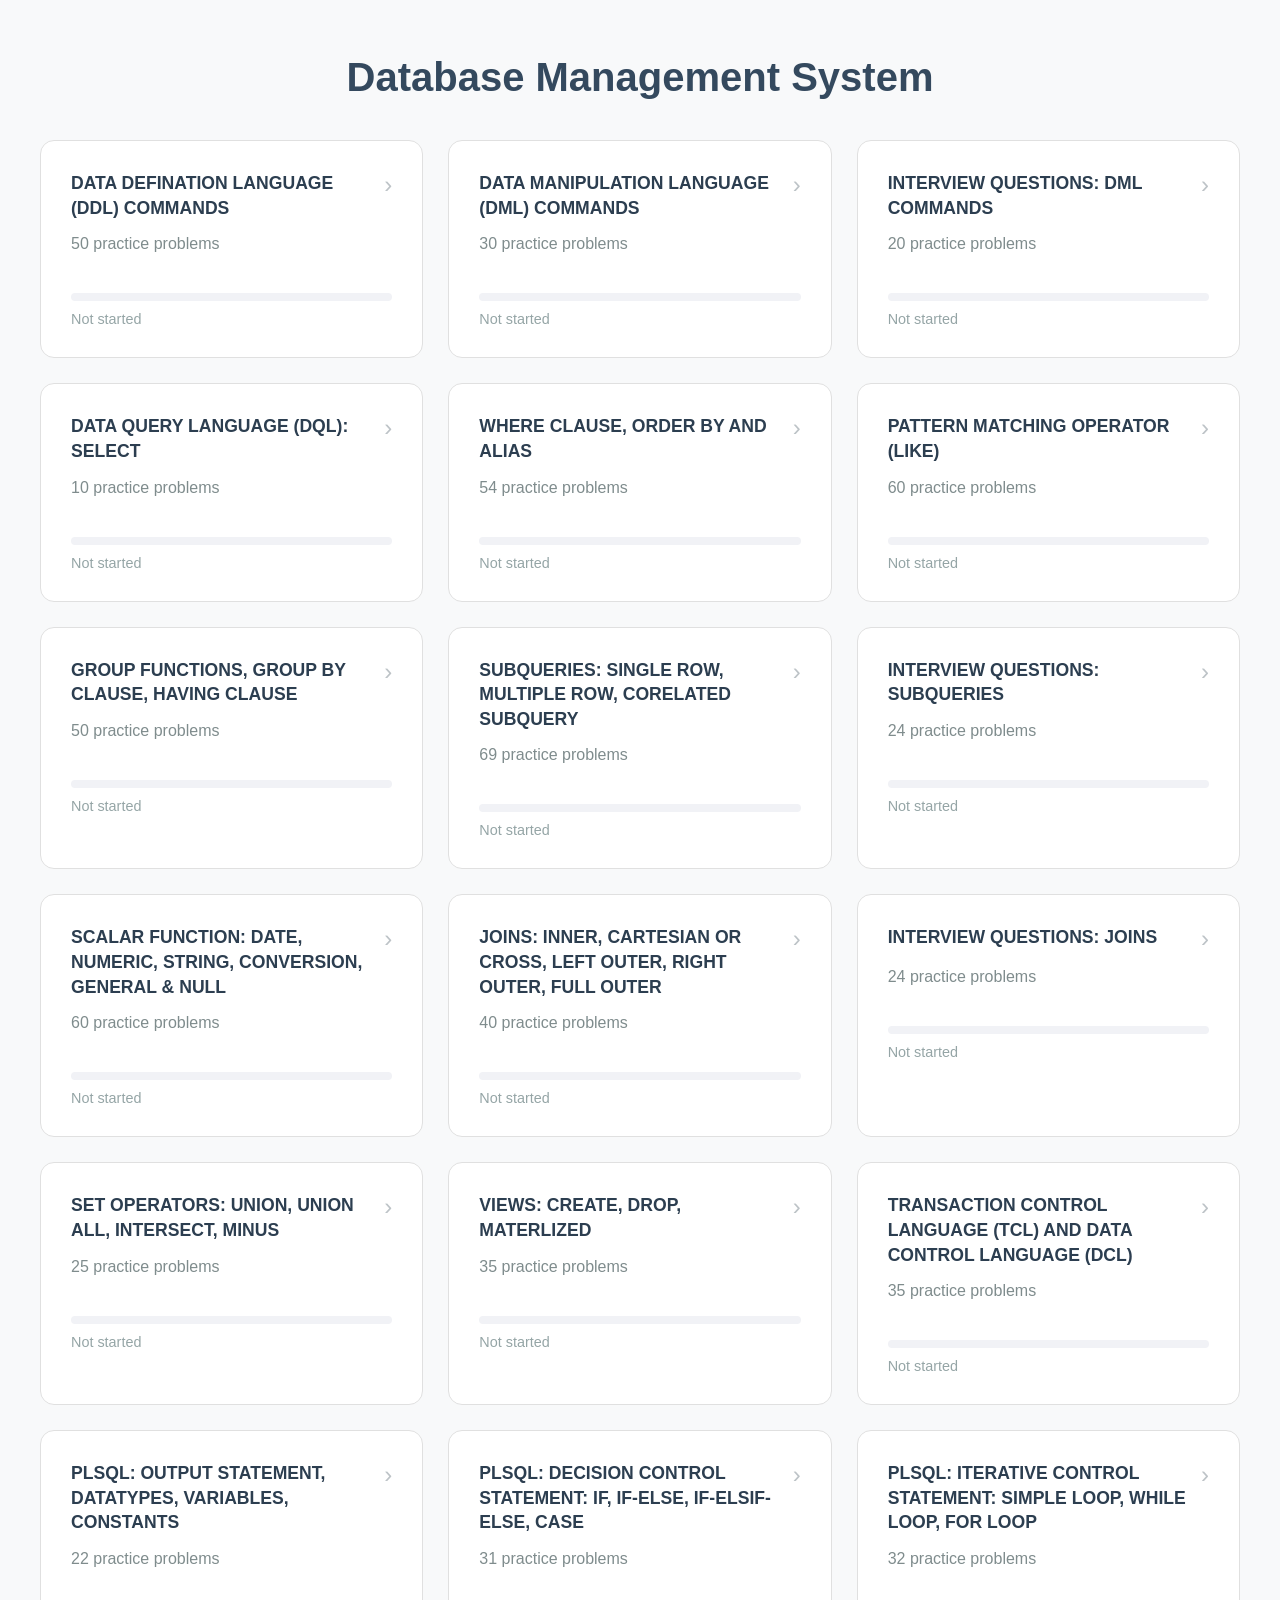
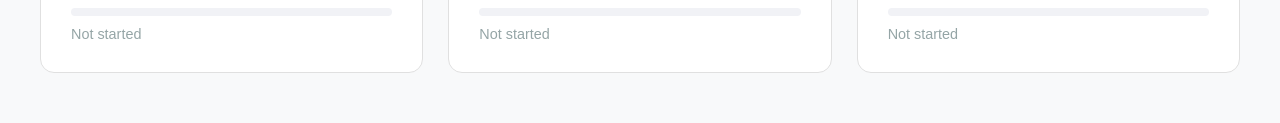
==== index.html @ 28d4a794 "Add files via upload" ====
<!doctype html>
<html lang="en">
  <head>
    <meta charset="UTF-8" />
    <meta name="viewport" content="width=device-width, initial-scale=1.0" />
    <title>Database Management System</title>
    <link rel="stylesheet" href="style.css" />
  </head>
  <body>
    <h1 class="title">Database Management System</h1>
    <div class="container">
      <a href="first.html" class="card">
        <div class="card-header">
          <h2>Data Defination Language (DDL) Commands</h2>
          <span class="arrow">&rsaquo;</span>
        </div>
        <p class="count">50 practice problems</p>
        <div class="progress-bg"><div class="progress-bar"></div></div>
        <span class="status">Not started</span>
      </a>

      <a href="second.html" class="card">
        <div class="card-header">
          <h2>Data Manipulation Language (DML) Commands</h2>
          <span class="arrow">&rsaquo;</span>
        </div>
        <p class="count">30 practice problems</p>
        <div class="progress-bg"><div class="progress-bar"></div></div>
        <span class="status">Not started</span>
      </a>

      <a href="third.html" class="card">
        <div class="card-header">
          <h2>Interview Questions: DML Commands</h2>
          <span class="arrow">&rsaquo;</span>
        </div>
        <p class="count">20 practice problems</p>
        <div class="progress-bg"><div class="progress-bar"></div></div>
        <span class="status">Not started</span>
      </a>

      <a href="fourth.html" class="card">
        <div class="card-header">
          <h2>Data Query Language (DQL): SELECT</h2>
          <span class="arrow">&rsaquo;</span>
        </div>
        <p class="count">10 practice problems</p>
        <div class="progress-bg"><div class="progress-bar"></div></div>
        <span class="status">Not started</span>
      </a>

      <a href="fifth.html" class="card">
        <div class="card-header">
          <h2>Where Clause, Order By and Alias</h2>
          <span class="arrow">&rsaquo;</span>
        </div>
        <p class="count">54 practice problems</p>
        <div class="progress-bg"><div class="progress-bar"></div></div>
        <span class="status">Not started</span>
      </a>

      <a href="sixth.html" class="card">
        <div class="card-header">
          <h2>Pattern Matching Operator (LIKE)</h2>
          <span class="arrow">&rsaquo;</span>
        </div>
        <p class="count">60 practice problems</p>
        <div class="progress-bg"><div class="progress-bar"></div></div>
        <span class="status">Not started</span>
      </a>

      <a href="seventh.html" class="card">
        <div class="card-header">
          <h2>Group Functions, Group By Clause, Having Clause</h2>
          <span class="arrow">&rsaquo;</span>
        </div>
        <p class="count">50 practice problems</p>
        <div class="progress-bg"><div class="progress-bar"></div></div>
        <span class="status">Not started</span>
      </a>

      <a href="eigth.html" class="card highlight">
        <div class="card-header">
          <h2 class="yellow-text">
            Subqueries: Single Row, Multiple Row, Corelated Subquery
          </h2>
          <span class="arrow">&rsaquo;</span>
        </div>
        <p class="count">69 practice problems</p>
        <div class="progress-bg"><div class="progress-bar"></div></div>
        <span class="status">Not started</span>
      </a>

      <a href="nineth.html" class="card">
        <div class="card-header">
          <h2>Interview Questions: Subqueries</h2>
          <span class="arrow">&rsaquo;</span>
        </div>
        <p class="count">24 practice problems</p>
        <div class="progress-bg"><div class="progress-bar"></div></div>
        <span class="status">Not started</span>
      </a>

      <a href="tenth.html" class="card">
        <div class="card-header">
          <h2>
            SCALAR FUNCTION: DATE, NUMERIC, STRING, CONVERSION, GENERAL & NULL
          </h2>
          <span class="arrow">&rsaquo;</span>
        </div>
        <p class="count">60 practice problems</p>
        <div class="progress-bg"><div class="progress-bar"></div></div>
        <span class="status">Not started</span>
      </a>

      <a href="eleventh.html" class="card">
        <div class="card-header">
          <h2>
            JOINS: INNER, CARTESIAN OR CROSS, LEFT OUTER, RIGHT OUTER, FULL
            OUTER
          </h2>
          <span class="arrow">&rsaquo;</span>
        </div>
        <p class="count">40 practice problems</p>
        <div class="progress-bg"><div class="progress-bar"></div></div>
        <span class="status">Not started</span>
      </a>
      <a href="twelfth.html" class="card">
        <div class="card-header">
          <h2>INTERVIEW QUESTIONS: JOINS</h2>
          <span class="arrow">&rsaquo;</span>
        </div>
        <p class="count">24 practice problems</p>
        <div class="progress-bg"><div class="progress-bar"></div></div>
        <span class="status">Not started</span>
      </a>
      <a href="thirteen.html" class="card">
        <div class="card-header">
          <h2>SET OPERATORS: UNION, UNION ALL, INTERSECT, MINUS</h2>
          <span class="arrow">&rsaquo;</span>
        </div>
        <p class="count">25 practice problems</p>
        <div class="progress-bg"><div class="progress-bar"></div></div>
        <span class="status">Not started</span>
      </a>
      <a href="fourteen.html" class="card">
        <div class="card-header">
          <h2>VIEWS: CREATE, DROP, MATERLIZED</h2>
          <span class="arrow">&rsaquo;</span>
        </div>
        <p class="count">35 practice problems</p>
        <div class="progress-bg"><div class="progress-bar"></div></div>
        <span class="status">Not started</span>
      </a>
      <a href="fifteen.html" class="card">
        <div class="card-header">
          <h2>TRANSACTION CONTROL LANGUAGE (TCL) and DATA CONTROL LANGUAGE (DCL)</h2>
          <span class="arrow">&rsaquo;</span>
        </div>
        <p class="count">35 practice problems</p>
        <div class="progress-bg"><div class="progress-bar"></div></div>
        <span class="status">Not started</span>
      </a>
      <a href="sixteen.html" class="card">
        <div class="card-header">
          <h2>PLSQL: OUTPUT STATEMENT, DATATYPES, VARIABLES, CONSTANTS</h2>
          <span class="arrow">&rsaquo;</span>
        </div>
        <p class="count">22 practice problems</p>
        <div class="progress-bg"><div class="progress-bar"></div></div>
        <span class="status">Not started</span>
      </a>
      <a href="seventeen.html" class="card">
        <div class="card-header">
          <h2>PLSQL: DECISION CONTROL STATEMENT: IF, IF-ELSE, IF-ELSIF-ELSE, CASE</h2>
          <span class="arrow">&rsaquo;</span>
        </div>
        <p class="count">31 practice problems</p>
        <div class="progress-bg"><div class="progress-bar"></div></div>
        <span class="status">Not started</span>
      </a>
      <a href="eighteen.html" class="card">
        <div class="card-header">
          <h2>PLSQL: ITERATIVE CONTROL STATEMENT: SIMPLE LOOP, WHILE LOOP, FOR LOOP</h2>
          <span class="arrow">&rsaquo;</span>
        </div>
        <p class="count">32 practice problems</p>
        <div class="progress-bg"><div class="progress-bar"></div></div>
        <span class="status">Not started</span>
      </a>
    </div>
  </body>
</html>
---- style.css ----
body {
    font-family: -apple-system, BlinkMacSystemFont, "Segoe UI", Roboto, sans-serif;
    background-color: #f8f9fa;
    padding: 50px 20px;
    margin: 0;
}

.title {
    margin-top: 5px;
    text-align: center;
    color: #34495e;
    margin-bottom: 40px;
    font-size: 2.5rem;
}

.container {
    display: grid;
    grid-template-columns: repeat(auto-fill, minmax(350px, 1fr));
    gap: 25px;
    max-width: 1200px;
    margin: 0 auto;
}

.card {
    background: white;
    border: 1px solid #e0e0e0;
    border-radius: 14px;
    padding: 30px;
    text-decoration: none;
    color: #2c3e50;
    display: flex;
    flex-direction: column;
    transition: transform 0.2s ease, box-shadow 0.2s ease;
}

.card:hover {
    transform: translateY(-4px);
    box-shadow: 0 10px 20px rgba(0,0,0,0.05);
}

.card-header {
    display: flex;
    justify-content: space-between;
    align-items: flex-start;
    margin-bottom: 15px;
}

.card h2 {
    font-size: 1.1rem;
    margin: 0;
    text-transform: uppercase;
    font-weight: 700;
    line-height: 1.4;
}

.arrow {
    color: #bdc3c7;
    font-size: 1.5rem;
}

.count {
    color: #7f8c8d;
    font-size: 1rem;
    margin: 0 0 40px 0;
}

.progress-bg {
    background: #f1f2f6;
    height: 8px;
    border-radius: 10px;
    margin-bottom: 10px;
}

.progress-bar {
    width: 0%;
    height: 100%;
    background: #e0e0e0;
    border-radius: 10px;
}

.status {
    font-size: 0.9rem;
    color: #95a5a6;
}
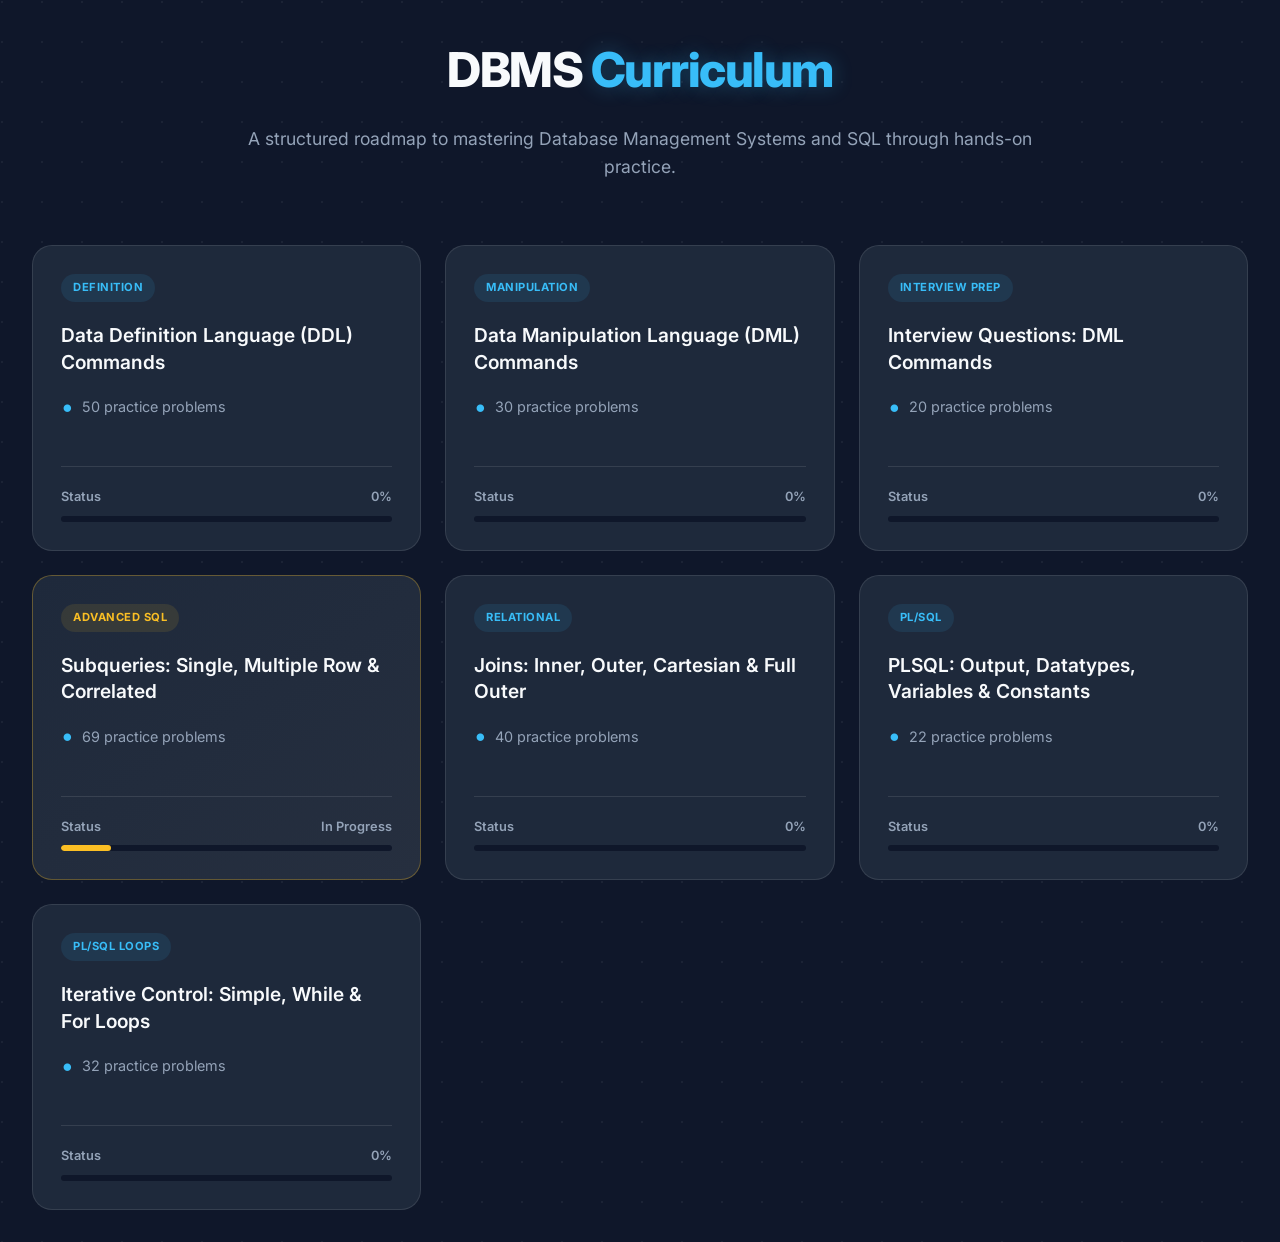
==== commit f1ce875f: "Update index.html" ====
--- a/index.html
+++ b/index.html
@@ -1,193 +1,302 @@
-<!doctype html>
+<!DOCTYPE html>
 <html lang="en">
-  <head>
+<head>
     <meta charset="UTF-8" />
     <meta name="viewport" content="width=device-width, initial-scale=1.0" />
-    <title>Database Management System</title>
-    <link rel="stylesheet" href="style.css" />
-  </head>
-  <body>
-    <h1 class="title">Database Management System</h1>
-    <div class="container">
-      <a href="first.html" class="card">
-        <div class="card-header">
-          <h2>Data Defination Language (DDL) Commands</h2>
-          <span class="arrow">&rsaquo;</span>
-        </div>
-        <p class="count">50 practice problems</p>
-        <div class="progress-bg"><div class="progress-bar"></div></div>
-        <span class="status">Not started</span>
-      </a>
-
-      <a href="second.html" class="card">
-        <div class="card-header">
-          <h2>Data Manipulation Language (DML) Commands</h2>
-          <span class="arrow">&rsaquo;</span>
-        </div>
-        <p class="count">30 practice problems</p>
-        <div class="progress-bg"><div class="progress-bar"></div></div>
-        <span class="status">Not started</span>
-      </a>
-
-      <a href="third.html" class="card">
-        <div class="card-header">
-          <h2>Interview Questions: DML Commands</h2>
-          <span class="arrow">&rsaquo;</span>
-        </div>
-        <p class="count">20 practice problems</p>
-        <div class="progress-bg"><div class="progress-bar"></div></div>
-        <span class="status">Not started</span>
-      </a>
-
-      <a href="fourth.html" class="card">
-        <div class="card-header">
-          <h2>Data Query Language (DQL): SELECT</h2>
-          <span class="arrow">&rsaquo;</span>
-        </div>
-        <p class="count">10 practice problems</p>
-        <div class="progress-bg"><div class="progress-bar"></div></div>
-        <span class="status">Not started</span>
-      </a>
-
-      <a href="fifth.html" class="card">
-        <div class="card-header">
-          <h2>Where Clause, Order By and Alias</h2>
-          <span class="arrow">&rsaquo;</span>
-        </div>
-        <p class="count">54 practice problems</p>
-        <div class="progress-bg"><div class="progress-bar"></div></div>
-        <span class="status">Not started</span>
-      </a>
-
-      <a href="sixth.html" class="card">
-        <div class="card-header">
-          <h2>Pattern Matching Operator (LIKE)</h2>
-          <span class="arrow">&rsaquo;</span>
-        </div>
-        <p class="count">60 practice problems</p>
-        <div class="progress-bg"><div class="progress-bar"></div></div>
-        <span class="status">Not started</span>
-      </a>
-
-      <a href="seventh.html" class="card">
-        <div class="card-header">
-          <h2>Group Functions, Group By Clause, Having Clause</h2>
-          <span class="arrow">&rsaquo;</span>
-        </div>
-        <p class="count">50 practice problems</p>
-        <div class="progress-bg"><div class="progress-bar"></div></div>
-        <span class="status">Not started</span>
-      </a>
-
-      <a href="eigth.html" class="card highlight">
-        <div class="card-header">
-          <h2 class="yellow-text">
-            Subqueries: Single Row, Multiple Row, Corelated Subquery
-          </h2>
-          <span class="arrow">&rsaquo;</span>
-        </div>
-        <p class="count">69 practice problems</p>
-        <div class="progress-bg"><div class="progress-bar"></div></div>
-        <span class="status">Not started</span>
-      </a>
-
-      <a href="nineth.html" class="card">
-        <div class="card-header">
-          <h2>Interview Questions: Subqueries</h2>
-          <span class="arrow">&rsaquo;</span>
-        </div>
-        <p class="count">24 practice problems</p>
-        <div class="progress-bg"><div class="progress-bar"></div></div>
-        <span class="status">Not started</span>
-      </a>
-
-      <a href="tenth.html" class="card">
-        <div class="card-header">
-          <h2>
-            SCALAR FUNCTION: DATE, NUMERIC, STRING, CONVERSION, GENERAL & NULL
-          </h2>
-          <span class="arrow">&rsaquo;</span>
-        </div>
-        <p class="count">60 practice problems</p>
-        <div class="progress-bg"><div class="progress-bar"></div></div>
-        <span class="status">Not started</span>
-      </a>
-
-      <a href="eleventh.html" class="card">
-        <div class="card-header">
-          <h2>
-            JOINS: INNER, CARTESIAN OR CROSS, LEFT OUTER, RIGHT OUTER, FULL
-            OUTER
-          </h2>
-          <span class="arrow">&rsaquo;</span>
-        </div>
-        <p class="count">40 practice problems</p>
-        <div class="progress-bg"><div class="progress-bar"></div></div>
-        <span class="status">Not started</span>
-      </a>
-      <a href="twelfth.html" class="card">
-        <div class="card-header">
-          <h2>INTERVIEW QUESTIONS: JOINS</h2>
-          <span class="arrow">&rsaquo;</span>
-        </div>
-        <p class="count">24 practice problems</p>
-        <div class="progress-bg"><div class="progress-bar"></div></div>
-        <span class="status">Not started</span>
-      </a>
-      <a href="thirteen.html" class="card">
-        <div class="card-header">
-          <h2>SET OPERATORS: UNION, UNION ALL, INTERSECT, MINUS</h2>
-          <span class="arrow">&rsaquo;</span>
-        </div>
-        <p class="count">25 practice problems</p>
-        <div class="progress-bg"><div class="progress-bar"></div></div>
-        <span class="status">Not started</span>
-      </a>
-      <a href="fourteen.html" class="card">
-        <div class="card-header">
-          <h2>VIEWS: CREATE, DROP, MATERLIZED</h2>
-          <span class="arrow">&rsaquo;</span>
-        </div>
-        <p class="count">35 practice problems</p>
-        <div class="progress-bg"><div class="progress-bar"></div></div>
-        <span class="status">Not started</span>
-      </a>
-      <a href="fifteen.html" class="card">
-        <div class="card-header">
-          <h2>TRANSACTION CONTROL LANGUAGE (TCL) and DATA CONTROL LANGUAGE (DCL)</h2>
-          <span class="arrow">&rsaquo;</span>
-        </div>
-        <p class="count">35 practice problems</p>
-        <div class="progress-bg"><div class="progress-bar"></div></div>
-        <span class="status">Not started</span>
-      </a>
-      <a href="sixteen.html" class="card">
-        <div class="card-header">
-          <h2>PLSQL: OUTPUT STATEMENT, DATATYPES, VARIABLES, CONSTANTS</h2>
-          <span class="arrow">&rsaquo;</span>
-        </div>
-        <p class="count">22 practice problems</p>
-        <div class="progress-bg"><div class="progress-bar"></div></div>
-        <span class="status">Not started</span>
-      </a>
-      <a href="seventeen.html" class="card">
-        <div class="card-header">
-          <h2>PLSQL: DECISION CONTROL STATEMENT: IF, IF-ELSE, IF-ELSIF-ELSE, CASE</h2>
-          <span class="arrow">&rsaquo;</span>
-        </div>
-        <p class="count">31 practice problems</p>
-        <div class="progress-bg"><div class="progress-bar"></div></div>
-        <span class="status">Not started</span>
-      </a>
-      <a href="eighteen.html" class="card">
-        <div class="card-header">
-          <h2>PLSQL: ITERATIVE CONTROL STATEMENT: SIMPLE LOOP, WHILE LOOP, FOR LOOP</h2>
-          <span class="arrow">&rsaquo;</span>
-        </div>
-        <p class="count">32 practice problems</p>
-        <div class="progress-bg"><div class="progress-bar"></div></div>
-        <span class="status">Not started</span>
-      </a>
-    </div>
-  </body>
+    <title>DBMS Mastery Portal</title>
+    <link href="https://fonts.googleapis.com/css2?family=Inter:wght@300;400;600;700&display=swap" rel="stylesheet">
+    
+    <style>
+        :root {
+            --bg-color: #0f172a;
+            --card-bg: #1e293b;
+            --text-main: #f8fafc;
+            --text-dim: #94a3b8;
+            --accent-blue: #38bdf8;
+            --accent-yellow: #fbbf24;
+            --accent-green: #22c55e;
+            --card-border: rgba(255, 255, 255, 0.1);
+            --hover-bg: #2d3748;
+        }
+
+        * {
+            box-sizing: border-box;
+            margin: 0;
+            padding: 0;
+        }
+
+        body {
+            background-color: var(--bg-color);
+            color: var(--text-main);
+            font-family: 'Inter', sans-serif;
+            line-height: 1.6;
+            padding: 2rem;
+            background-image: radial-gradient(circle at 2px 2px, rgba(255,255,255,0.05) 1px, transparent 0);
+            background-size: 40px 40px;
+        }
+
+        header {
+            text-align: center;
+            margin-bottom: 4rem;
+            max-width: 800px;
+            margin-left: auto;
+            margin-right: auto;
+        }
+
+        header h1 {
+            font-size: 3rem;
+            font-weight: 800;
+            letter-spacing: -1.5px;
+            margin-bottom: 1rem;
+        }
+
+        header h1 span.accent {
+            color: var(--accent-blue);
+            text-shadow: 0 0 20px rgba(56, 189, 248, 0.3);
+        }
+
+        header p {
+            color: var(--text-dim);
+            font-size: 1.1rem;
+        }
+
+        /* Dashboard Grid */
+        .container {
+            max-width: 1300px;
+            margin: 0 auto;
+            display: grid;
+            grid-template-columns: repeat(auto-fill, minmax(320px, 1fr));
+            gap: 1.5rem;
+        }
+
+        /* Card Styling */
+        .card {
+            background: var(--card-bg);
+            border: 1px solid var(--card-border);
+            border-radius: 20px;
+            padding: 1.75rem;
+            text-decoration: none;
+            color: inherit;
+            transition: all 0.4s cubic-bezier(0.175, 0.885, 0.32, 1.275);
+            display: flex;
+            flex-direction: column;
+            justify-content: space-between;
+            position: relative;
+        }
+
+        .card:hover {
+            transform: translateY(-8px);
+            border-color: var(--accent-blue);
+            background: var(--hover-bg);
+            box-shadow: 0 20px 40px -15px rgba(0, 0, 0, 0.5);
+        }
+
+        .card-tag {
+            font-size: 0.7rem;
+            font-weight: 700;
+            text-transform: uppercase;
+            background: rgba(56, 189, 248, 0.1);
+            color: var(--accent-blue);
+            padding: 5px 12px;
+            border-radius: 20px;
+            width: fit-content;
+            margin-bottom: 1.25rem;
+            letter-spacing: 0.5px;
+        }
+
+        .card h2 {
+            font-size: 1.2rem;
+            margin-bottom: 0.75rem;
+            color: var(--text-main);
+            line-height: 1.4;
+            font-weight: 600;
+        }
+
+        .count {
+            font-size: 0.9rem;
+            color: var(--text-dim);
+            margin-bottom: 2.5rem;
+            display: flex;
+            align-items: center;
+            gap: 8px;
+        }
+
+        .count::before {
+            content: "•";
+            color: var(--accent-blue);
+            font-size: 1.5rem;
+        }
+
+        /* Special Highlighting */
+        .card.highlight {
+            border-color: rgba(251, 191, 36, 0.3);
+            background: linear-gradient(145deg, #1e293b 0%, #262f3f 100%);
+        }
+        
+        .card.highlight .card-tag {
+            background: rgba(251, 191, 36, 0.1);
+            color: var(--accent-yellow);
+        }
+
+        /* Progress Bar Section */
+        .card-footer {
+            border-top: 1px solid var(--card-border);
+            padding-top: 1.25rem;
+        }
+
+        .progress-label {
+            display: flex;
+            justify-content: space-between;
+            margin-bottom: 0.5rem;
+            font-size: 0.8rem;
+            font-weight: 600;
+            color: var(--text-dim);
+        }
+
+        .progress-bg {
+            height: 6px;
+            background: #0f172a;
+            border-radius: 10px;
+            overflow: hidden;
+        }
+
+        .progress-bar {
+            height: 100%;
+            background: linear-gradient(90deg, var(--accent-blue), #818cf8);
+            border-radius: 10px;
+            transition: width 1s ease-in-out;
+        }
+
+        /* Status Colors */
+        .status-dot {
+            width: 8px;
+            height: 8px;
+            border-radius: 50%;
+            display: inline-block;
+            margin-right: 6px;
+            background: #475569;
+        }
+
+        @media (max-width: 768px) {
+            body { padding: 1rem; }
+            header h1 { font-size: 2.2rem; }
+            .container { grid-template-columns: 1fr; }
+        }
+    </style>
+</head>
+<body>
+
+    <header>
+        <h1>DBMS <span class="accent">Curriculum</span></h1>
+        <p>A structured roadmap to mastering Database Management Systems and SQL through hands-on practice.</p>
+    </header>
+
+    <main class="container">
+        <a href="first.html" class="card">
+            <div class="card-tag">Definition</div>
+            <div class="card-body">
+                <h2>Data Definition Language (DDL) Commands</h2>
+                <p class="count">50 practice problems</p>
+            </div>
+            <div class="card-footer">
+                <div class="progress-label">
+                    <span>Status</span>
+                    <span>0%</span>
+                </div>
+                <div class="progress-bg"><div class="progress-bar" style="width: 0%"></div></div>
+            </div>
+        </a>
+
+        <a href="second.html" class="card">
+            <div class="card-tag">Manipulation</div>
+            <div class="card-body">
+                <h2>Data Manipulation Language (DML) Commands</h2>
+                <p class="count">30 practice problems</p>
+            </div>
+            <div class="card-footer">
+                <div class="progress-label">
+                    <span>Status</span>
+                    <span>0%</span>
+                </div>
+                <div class="progress-bg"><div class="progress-bar" style="width: 0%"></div></div>
+            </div>
+        </a>
+
+        <a href="third.html" class="card">
+            <div class="card-tag">Interview Prep</div>
+            <div class="card-body">
+                <h2>Interview Questions: DML Commands</h2>
+                <p class="count">20 practice problems</p>
+            </div>
+            <div class="card-footer">
+                <div class="progress-label">
+                    <span>Status</span>
+                    <span>0%</span>
+                </div>
+                <div class="progress-bg"><div class="progress-bar" style="width: 0%"></div></div>
+            </div>
+        </a>
+
+        <a href="eigth.html" class="card highlight">
+            <div class="card-tag">Advanced SQL</div>
+            <div class="card-body">
+                <h2>Subqueries: Single, Multiple Row & Correlated</h2>
+                <p class="count">69 practice problems</p>
+            </div>
+            <div class="card-footer">
+                <div class="progress-label">
+                    <span>Status</span>
+                    <span>In Progress</span>
+                </div>
+                <div class="progress-bg"><div class="progress-bar" style="width: 15%; background: var(--accent-yellow);"></div></div>
+            </div>
+        </a>
+
+        <a href="eleventh.html" class="card">
+            <div class="card-tag">Relational</div>
+            <div class="card-body">
+                <h2>Joins: Inner, Outer, Cartesian & Full Outer</h2>
+                <p class="count">40 practice problems</p>
+            </div>
+            <div class="card-footer">
+                <div class="progress-label">
+                    <span>Status</span>
+                    <span>0%</span>
+                </div>
+                <div class="progress-bg"><div class="progress-bar" style="width: 0%"></div></div>
+            </div>
+        </a>
+
+        <a href="sixteen.html" class="card">
+            <div class="card-tag">PL/SQL</div>
+            <div class="card-body">
+                <h2>PLSQL: Output, Datatypes, Variables & Constants</h2>
+                <p class="count">22 practice problems</p>
+            </div>
+            <div class="card-footer">
+                <div class="progress-label">
+                    <span>Status</span>
+                    <span>0%</span>
+                </div>
+                <div class="progress-bg"><div class="progress-bar" style="width: 0%"></div></div>
+            </div>
+        </a>
+
+        <a href="eighteen.html" class="card">
+            <div class="card-tag">PL/SQL Loops</div>
+            <div class="card-body">
+                <h2>Iterative Control: Simple, While & For Loops</h2>
+                <p class="count">32 practice problems</p>
+            </div>
+            <div class="card-footer">
+                <div class="progress-label">
+                    <span>Status</span>
+                    <span>0%</span>
+                </div>
+                <div class="progress-bg"><div class="progress-bar" style="width: 0%"></div></div>
+            </div>
+        </a>
+
+    </main>
+</body>
 </html>
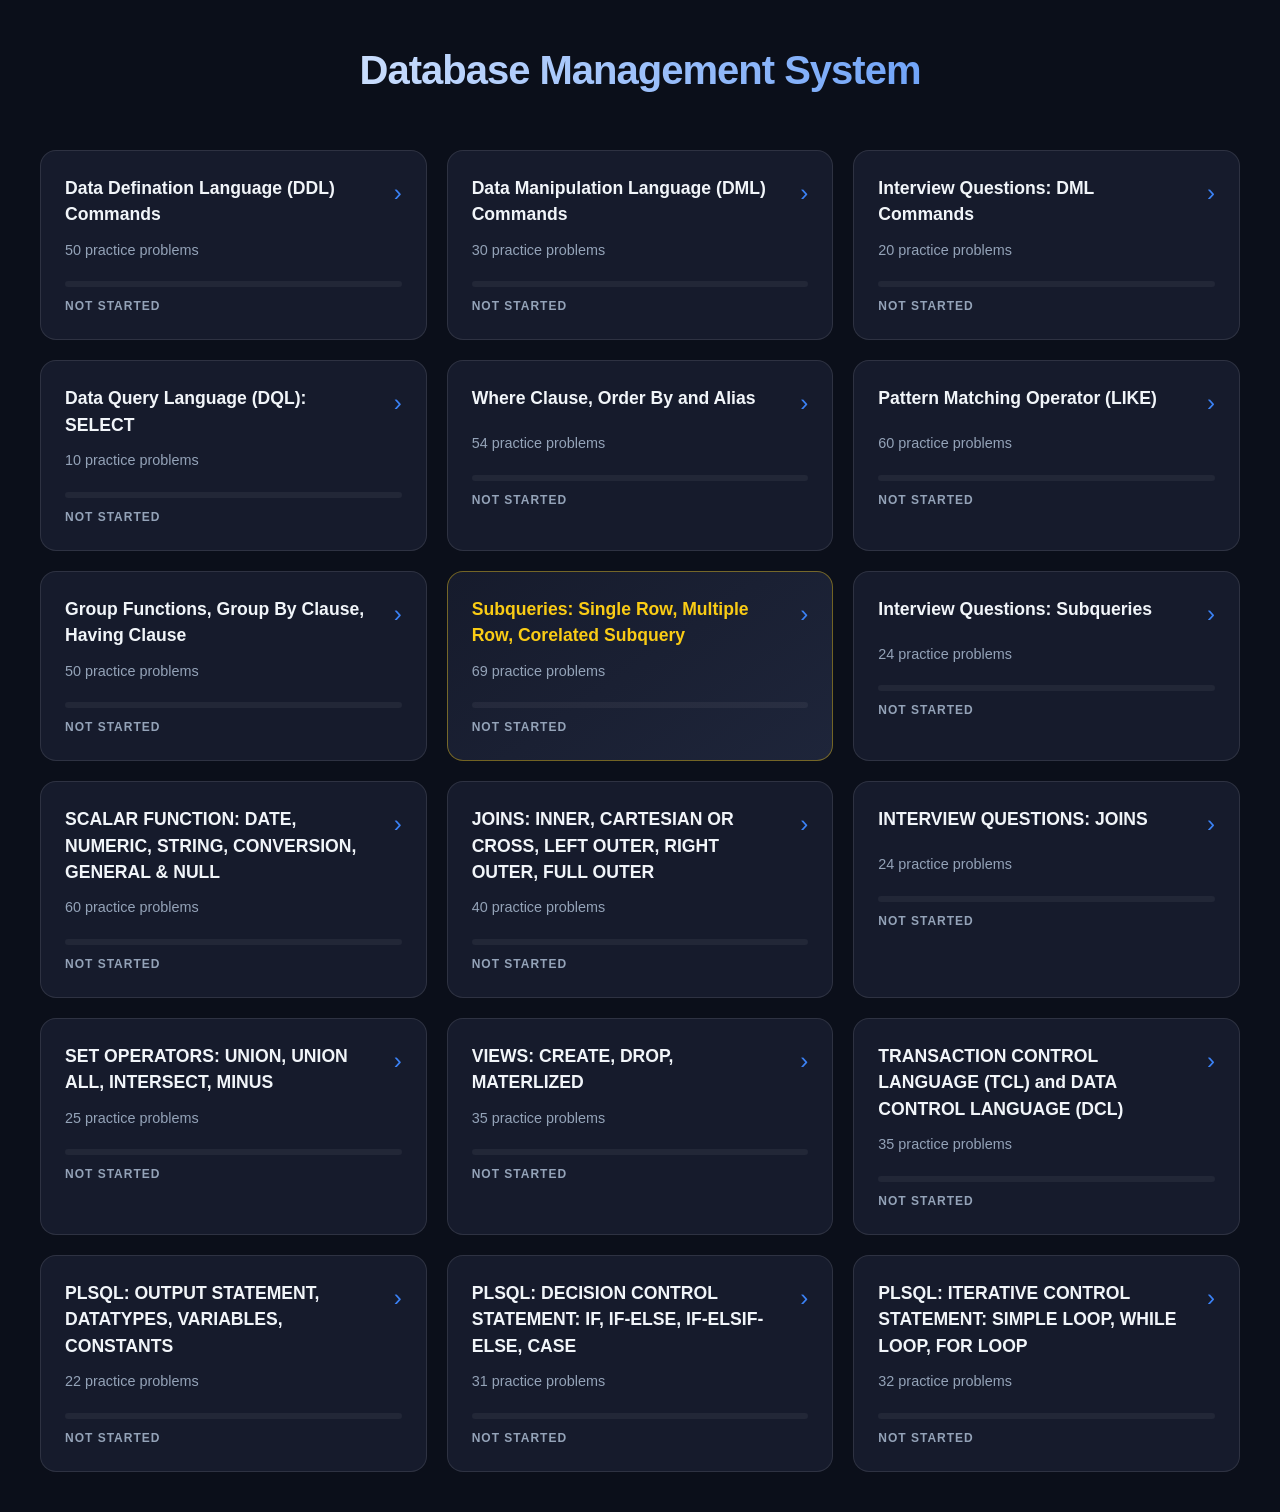
==== commit 73c012ae: "Update index.html" ====
--- a/index.html
+++ b/index.html
@@ -3,300 +3,336 @@
 <head>
     <meta charset="UTF-8" />
     <meta name="viewport" content="width=device-width, initial-scale=1.0" />
-    <title>DBMS Mastery Portal</title>
-    <link href="https://fonts.googleapis.com/css2?family=Inter:wght@300;400;600;700&display=swap" rel="stylesheet">
-    
+    <title>Database Management System</title>
     <style>
         :root {
-            --bg-color: #0f172a;
-            --card-bg: #1e293b;
-            --text-main: #f8fafc;
-            --text-dim: #94a3b8;
-            --accent-blue: #38bdf8;
-            --accent-yellow: #fbbf24;
-            --accent-green: #22c55e;
-            --card-border: rgba(255, 255, 255, 0.1);
-            --hover-bg: #2d3748;
+            --bg-color: #0b0f1a;
+            --card-bg: #161b2c;
+            --accent-blue: #3b82f6;
+            --accent-yellow: #facc15;
+            --text-primary: #f1f5f9;
+            --text-secondary: #94a3b8;
+            --border-color: rgba(255, 255, 255, 0.1);
         }
 
         * {
-            box-sizing: border-box;
             margin: 0;
             padding: 0;
+            box-sizing: border-box;
         }
 
         body {
             background-color: var(--bg-color);
-            color: var(--text-main);
-            font-family: 'Inter', sans-serif;
-            line-height: 1.6;
-            padding: 2rem;
-            background-image: radial-gradient(circle at 2px 2px, rgba(255,255,255,0.05) 1px, transparent 0);
-            background-size: 40px 40px;
-        }
-
-        header {
+            color: var(--text-primary);
+            font-family: 'Segoe UI', Roboto, Helvetica, Arial, sans-serif;
+            padding: 40px 20px;
+            line-height: 1.5;
+        }
+
+        .title {
             text-align: center;
-            margin-bottom: 4rem;
-            max-width: 800px;
-            margin-left: auto;
-            margin-right: auto;
-        }
-
-        header h1 {
-            font-size: 3rem;
+            font-size: 2.5rem;
+            margin-bottom: 50px;
             font-weight: 800;
-            letter-spacing: -1.5px;
-            margin-bottom: 1rem;
-        }
-
-        header h1 span.accent {
-            color: var(--accent-blue);
-            text-shadow: 0 0 20px rgba(56, 189, 248, 0.3);
-        }
-
-        header p {
-            color: var(--text-dim);
-            font-size: 1.1rem;
-        }
-
-        /* Dashboard Grid */
+            letter-spacing: -1px;
+            background: linear-gradient(90deg, #fff, #3b82f6);
+            -webkit-background-clip: text;
+            -webkit-text-fill-color: transparent;
+        }
+
         .container {
-            max-width: 1300px;
+            max-width: 1200px;
             margin: 0 auto;
             display: grid;
-            grid-template-columns: repeat(auto-fill, minmax(320px, 1fr));
-            gap: 1.5rem;
-        }
-
-        /* Card Styling */
+            grid-template-columns: repeat(auto-fill, minmax(340px, 1fr));
+            gap: 20px;
+        }
+
         .card {
             background: var(--card-bg);
-            border: 1px solid var(--card-border);
-            border-radius: 20px;
-            padding: 1.75rem;
+            border: 1px solid var(--border-color);
+            border-radius: 16px;
+            padding: 24px;
             text-decoration: none;
             color: inherit;
-            transition: all 0.4s cubic-bezier(0.175, 0.885, 0.32, 1.275);
             display: flex;
             flex-direction: column;
-            justify-content: space-between;
+            transition: all 0.3s ease;
             position: relative;
+            overflow: hidden;
         }
 
         .card:hover {
-            transform: translateY(-8px);
+            transform: translateY(-5px);
             border-color: var(--accent-blue);
-            background: var(--hover-bg);
-            box-shadow: 0 20px 40px -15px rgba(0, 0, 0, 0.5);
-        }
-
-        .card-tag {
-            font-size: 0.7rem;
-            font-weight: 700;
-            text-transform: uppercase;
-            background: rgba(56, 189, 248, 0.1);
-            color: var(--accent-blue);
-            padding: 5px 12px;
-            border-radius: 20px;
-            width: fit-content;
-            margin-bottom: 1.25rem;
-            letter-spacing: 0.5px;
-        }
-
-        .card h2 {
-            font-size: 1.2rem;
-            margin-bottom: 0.75rem;
-            color: var(--text-main);
-            line-height: 1.4;
-            font-weight: 600;
-        }
-
-        .count {
-            font-size: 0.9rem;
-            color: var(--text-dim);
-            margin-bottom: 2.5rem;
-            display: flex;
-            align-items: center;
-            gap: 8px;
-        }
-
-        .count::before {
-            content: "•";
-            color: var(--accent-blue);
-            font-size: 1.5rem;
-        }
-
-        /* Special Highlighting */
-        .card.highlight {
-            border-color: rgba(251, 191, 36, 0.3);
-            background: linear-gradient(145deg, #1e293b 0%, #262f3f 100%);
-        }
-        
-        .card.highlight .card-tag {
-            background: rgba(251, 191, 36, 0.1);
-            color: var(--accent-yellow);
-        }
-
-        /* Progress Bar Section */
-        .card-footer {
-            border-top: 1px solid var(--card-border);
-            padding-top: 1.25rem;
-        }
-
-        .progress-label {
+            box-shadow: 0 10px 30px -10px rgba(59, 130, 246, 0.5);
+        }
+
+        .card-header {
             display: flex;
             justify-content: space-between;
-            margin-bottom: 0.5rem;
-            font-size: 0.8rem;
+            align-items: flex-start;
+            margin-bottom: 12px;
+        }
+
+        .card h2 {
+            font-size: 1.1rem;
             font-weight: 600;
-            color: var(--text-dim);
+            padding-right: 20px;
+            color: var(--text-primary);
+        }
+
+        .arrow {
+            font-size: 1.5rem;
+            color: var(--accent-blue);
+            transition: transform 0.3s ease;
+        }
+
+        .card:hover .arrow {
+            transform: translateX(5px);
+        }
+
+        .count {
+            color: var(--text-secondary);
+            font-size: 0.9rem;
+            margin-bottom: 20px;
         }
 
         .progress-bg {
+            background: rgba(255, 255, 255, 0.05);
             height: 6px;
-            background: #0f172a;
             border-radius: 10px;
-            overflow: hidden;
+            margin-bottom: 10px;
         }
 
         .progress-bar {
+            background: var(--accent-blue);
+            width: 0%; /* Change this via JS or inline style if needed */
             height: 100%;
-            background: linear-gradient(90deg, var(--accent-blue), #818cf8);
             border-radius: 10px;
-            transition: width 1s ease-in-out;
-        }
-
-        /* Status Colors */
-        .status-dot {
-            width: 8px;
-            height: 8px;
-            border-radius: 50%;
-            display: inline-block;
-            margin-right: 6px;
-            background: #475569;
+        }
+
+        .status {
+            font-size: 0.75rem;
+            text-transform: uppercase;
+            letter-spacing: 1px;
+            font-weight: 700;
+            color: var(--text-secondary);
+        }
+
+        /* Special Highlighting for the 8th card */
+        .card.highlight {
+            border-color: rgba(250, 204, 21, 0.4);
+            background: linear-gradient(145deg, #161b2c 0%, #1e253a 100%);
+        }
+
+        .yellow-text {
+            color: var(--accent-yellow) !important;
+        }
+
+        .card.highlight .progress-bar {
+            background: var(--accent-yellow);
         }
 
         @media (max-width: 768px) {
-            body { padding: 1rem; }
-            header h1 { font-size: 2.2rem; }
-            .container { grid-template-columns: 1fr; }
+            .container {
+                grid-template-columns: 1fr;
+            }
+            .title {
+                font-size: 1.8rem;
+            }
         }
     </style>
 </head>
 <body>
-
-    <header>
-        <h1>DBMS <span class="accent">Curriculum</span></h1>
-        <p>A structured roadmap to mastering Database Management Systems and SQL through hands-on practice.</p>
-    </header>
-
-    <main class="container">
-        <a href="first.html" class="card">
-            <div class="card-tag">Definition</div>
-            <div class="card-body">
-                <h2>Data Definition Language (DDL) Commands</h2>
-                <p class="count">50 practice problems</p>
-            </div>
-            <div class="card-footer">
-                <div class="progress-label">
-                    <span>Status</span>
-                    <span>0%</span>
-                </div>
-                <div class="progress-bg"><div class="progress-bar" style="width: 0%"></div></div>
-            </div>
-        </a>
-
-        <a href="second.html" class="card">
-            <div class="card-tag">Manipulation</div>
-            <div class="card-body">
-                <h2>Data Manipulation Language (DML) Commands</h2>
-                <p class="count">30 practice problems</p>
-            </div>
-            <div class="card-footer">
-                <div class="progress-label">
-                    <span>Status</span>
-                    <span>0%</span>
-                </div>
-                <div class="progress-bg"><div class="progress-bar" style="width: 0%"></div></div>
-            </div>
-        </a>
-
-        <a href="third.html" class="card">
-            <div class="card-tag">Interview Prep</div>
-            <div class="card-body">
-                <h2>Interview Questions: DML Commands</h2>
-                <p class="count">20 practice problems</p>
-            </div>
-            <div class="card-footer">
-                <div class="progress-label">
-                    <span>Status</span>
-                    <span>0%</span>
-                </div>
-                <div class="progress-bg"><div class="progress-bar" style="width: 0%"></div></div>
-            </div>
-        </a>
-
-        <a href="eigth.html" class="card highlight">
-            <div class="card-tag">Advanced SQL</div>
-            <div class="card-body">
-                <h2>Subqueries: Single, Multiple Row & Correlated</h2>
-                <p class="count">69 practice problems</p>
-            </div>
-            <div class="card-footer">
-                <div class="progress-label">
-                    <span>Status</span>
-                    <span>In Progress</span>
-                </div>
-                <div class="progress-bg"><div class="progress-bar" style="width: 15%; background: var(--accent-yellow);"></div></div>
-            </div>
-        </a>
-
-        <a href="eleventh.html" class="card">
-            <div class="card-tag">Relational</div>
-            <div class="card-body">
-                <h2>Joins: Inner, Outer, Cartesian & Full Outer</h2>
-                <p class="count">40 practice problems</p>
-            </div>
-            <div class="card-footer">
-                <div class="progress-label">
-                    <span>Status</span>
-                    <span>0%</span>
-                </div>
-                <div class="progress-bg"><div class="progress-bar" style="width: 0%"></div></div>
-            </div>
-        </a>
-
-        <a href="sixteen.html" class="card">
-            <div class="card-tag">PL/SQL</div>
-            <div class="card-body">
-                <h2>PLSQL: Output, Datatypes, Variables & Constants</h2>
-                <p class="count">22 practice problems</p>
-            </div>
-            <div class="card-footer">
-                <div class="progress-label">
-                    <span>Status</span>
-                    <span>0%</span>
-                </div>
-                <div class="progress-bg"><div class="progress-bar" style="width: 0%"></div></div>
-            </div>
-        </a>
-
-        <a href="eighteen.html" class="card">
-            <div class="card-tag">PL/SQL Loops</div>
-            <div class="card-body">
-                <h2>Iterative Control: Simple, While & For Loops</h2>
-                <p class="count">32 practice problems</p>
-            </div>
-            <div class="card-footer">
-                <div class="progress-label">
-                    <span>Status</span>
-                    <span>0%</span>
-                </div>
-                <div class="progress-bg"><div class="progress-bar" style="width: 0%"></div></div>
-            </div>
-        </a>
-
-    </main>
+    <h1 class="title">Database Management System</h1>
+    <div class="container">
+      <a href="first.html" class="card">
+        <div class="card-header">
+          <h2>Data Defination Language (DDL) Commands</h2>
+          <span class="arrow">&rsaquo;</span>
+        </div>
+        <p class="count">50 practice problems</p>
+        <div class="progress-bg"><div class="progress-bar"></div></div>
+        <span class="status">Not started</span>
+      </a>
+
+      <a href="second.html" class="card">
+        <div class="card-header">
+          <h2>Data Manipulation Language (DML) Commands</h2>
+          <span class="arrow">&rsaquo;</span>
+        </div>
+        <p class="count">30 practice problems</p>
+        <div class="progress-bg"><div class="progress-bar"></div></div>
+        <span class="status">Not started</span>
+      </a>
+
+      <a href="third.html" class="card">
+        <div class="card-header">
+          <h2>Interview Questions: DML Commands</h2>
+          <span class="arrow">&rsaquo;</span>
+        </div>
+        <p class="count">20 practice problems</p>
+        <div class="progress-bg"><div class="progress-bar"></div></div>
+        <span class="status">Not started</span>
+      </a>
+
+      <a href="fourth.html" class="card">
+        <div class="card-header">
+          <h2>Data Query Language (DQL): SELECT</h2>
+          <span class="arrow">&rsaquo;</span>
+        </div>
+        <p class="count">10 practice problems</p>
+        <div class="progress-bg"><div class="progress-bar"></div></div>
+        <span class="status">Not started</span>
+      </a>
+
+      <a href="fifth.html" class="card">
+        <div class="card-header">
+          <h2>Where Clause, Order By and Alias</h2>
+          <span class="arrow">&rsaquo;</span>
+        </div>
+        <p class="count">54 practice problems</p>
+        <div class="progress-bg"><div class="progress-bar"></div></div>
+        <span class="status">Not started</span>
+      </a>
+
+      <a href="sixth.html" class="card">
+        <div class="card-header">
+          <h2>Pattern Matching Operator (LIKE)</h2>
+          <span class="arrow">&rsaquo;</span>
+        </div>
+        <p class="count">60 practice problems</p>
+        <div class="progress-bg"><div class="progress-bar"></div></div>
+        <span class="status">Not started</span>
+      </a>
+
+      <a href="seventh.html" class="card">
+        <div class="card-header">
+          <h2>Group Functions, Group By Clause, Having Clause</h2>
+          <span class="arrow">&rsaquo;</span>
+        </div>
+        <p class="count">50 practice problems</p>
+        <div class="progress-bg"><div class="progress-bar"></div></div>
+        <span class="status">Not started</span>
+      </a>
+
+      <a href="eigth.html" class="card highlight">
+        <div class="card-header">
+          <h2 class="yellow-text">
+            Subqueries: Single Row, Multiple Row, Corelated Subquery
+          </h2>
+          <span class="arrow">&rsaquo;</span>
+        </div>
+        <p class="count">69 practice problems</p>
+        <div class="progress-bg"><div class="progress-bar"></div></div>
+        <span class="status">Not started</span>
+      </a>
+
+      <a href="nineth.html" class="card">
+        <div class="card-header">
+          <h2>Interview Questions: Subqueries</h2>
+          <span class="arrow">&rsaquo;</span>
+        </div>
+        <p class="count">24 practice problems</p>
+        <div class="progress-bg"><div class="progress-bar"></div></div>
+        <span class="status">Not started</span>
+      </a>
+
+      <a href="tenth.html" class="card">
+        <div class="card-header">
+          <h2>
+            SCALAR FUNCTION: DATE, NUMERIC, STRING, CONVERSION, GENERAL & NULL
+          </h2>
+          <span class="arrow">&rsaquo;</span>
+        </div>
+        <p class="count">60 practice problems</p>
+        <div class="progress-bg"><div class="progress-bar"></div></div>
+        <span class="status">Not started</span>
+      </a>
+
+      <a href="eleventh.html" class="card">
+        <div class="card-header">
+          <h2>
+            JOINS: INNER, CARTESIAN OR CROSS, LEFT OUTER, RIGHT OUTER, FULL
+            OUTER
+          </h2>
+          <span class="arrow">&rsaquo;</span>
+        </div>
+        <p class="count">40 practice problems</p>
+        <div class="progress-bg"><div class="progress-bar"></div></div>
+        <span class="status">Not started</span>
+      </a>
+
+      <a href="twelfth.html" class="card">
+        <div class="card-header">
+          <h2>INTERVIEW QUESTIONS: JOINS</h2>
+          <span class="arrow">&rsaquo;</span>
+        </div>
+        <p class="count">24 practice problems</p>
+        <div class="progress-bg"><div class="progress-bar"></div></div>
+        <span class="status">Not started</span>
+      </a>
+
+      <a href="thirteen.html" class="card">
+        <div class="card-header">
+          <h2>SET OPERATORS: UNION, UNION ALL, INTERSECT, MINUS</h2>
+          <span class="arrow">&rsaquo;</span>
+        </div>
+        <p class="count">25 practice problems</p>
+        <div class="progress-bg"><div class="progress-bar"></div></div>
+        <span class="status">Not started</span>
+      </a>
+
+      <a href="fourteen.html" class="card">
+        <div class="card-header">
+          <h2>VIEWS: CREATE, DROP, MATERLIZED</h2>
+          <span class="arrow">&rsaquo;</span>
+        </div>
+        <p class="count">35 practice problems</p>
+        <div class="progress-bg"><div class="progress-bar"></div></div>
+        <span class="status">Not started</span>
+      </a>
+
+      <a href="fifteen.html" class="card">
+        <div class="card-header">
+          <h2>TRANSACTION CONTROL LANGUAGE (TCL) and DATA CONTROL LANGUAGE (DCL)</h2>
+          <span class="arrow">&rsaquo;</span>
+        </div>
+        <p class="count">35 practice problems</p>
+        <div class="progress-bg"><div class="progress-bar"></div></div>
+        <span class="status">Not started</span>
+      </a>
+
+      <a href="sixteen.html" class="card">
+        <div class="card-header">
+          <h2>PLSQL: OUTPUT STATEMENT, DATATYPES, VARIABLES, CONSTANTS</h2>
+          <span class="arrow">&rsaquo;</span>
+        </div>
+        <p class="count">22 practice problems</p>
+        <div class="progress-bg"><div class="progress-bar"></div></div>
+        <span class="status">Not started</span>
+      </a>
+
+      <a href="seventeen.html" class="card">
+        <div class="card-header">
+          <h2>PLSQL: DECISION CONTROL STATEMENT: IF, IF-ELSE, IF-ELSIF-ELSE, CASE</h2>
+          <span class="arrow">&rsaquo;</span>
+        </div>
+        <p class="count">31 practice problems</p>
+        <div class="progress-bg"><div class="progress-bar"></div></div>
+        <span class="status">Not started</span>
+      </a>
+
+      <a href="eighteen.html" class="card">
+        <div class="card-header">
+          <h2>PLSQL: ITERATIVE CONTROL STATEMENT: SIMPLE LOOP, WHILE LOOP, FOR LOOP</h2>
+          <span class="arrow">&rsaquo;</span>
+        </div>
+        <p class="count">32 practice problems</p>
+        <div class="progress-bg"><div class="progress-bar"></div></div>
+        <span class="status">Not started</span>
+      </a>
+    </div>
 </body>
 </html>
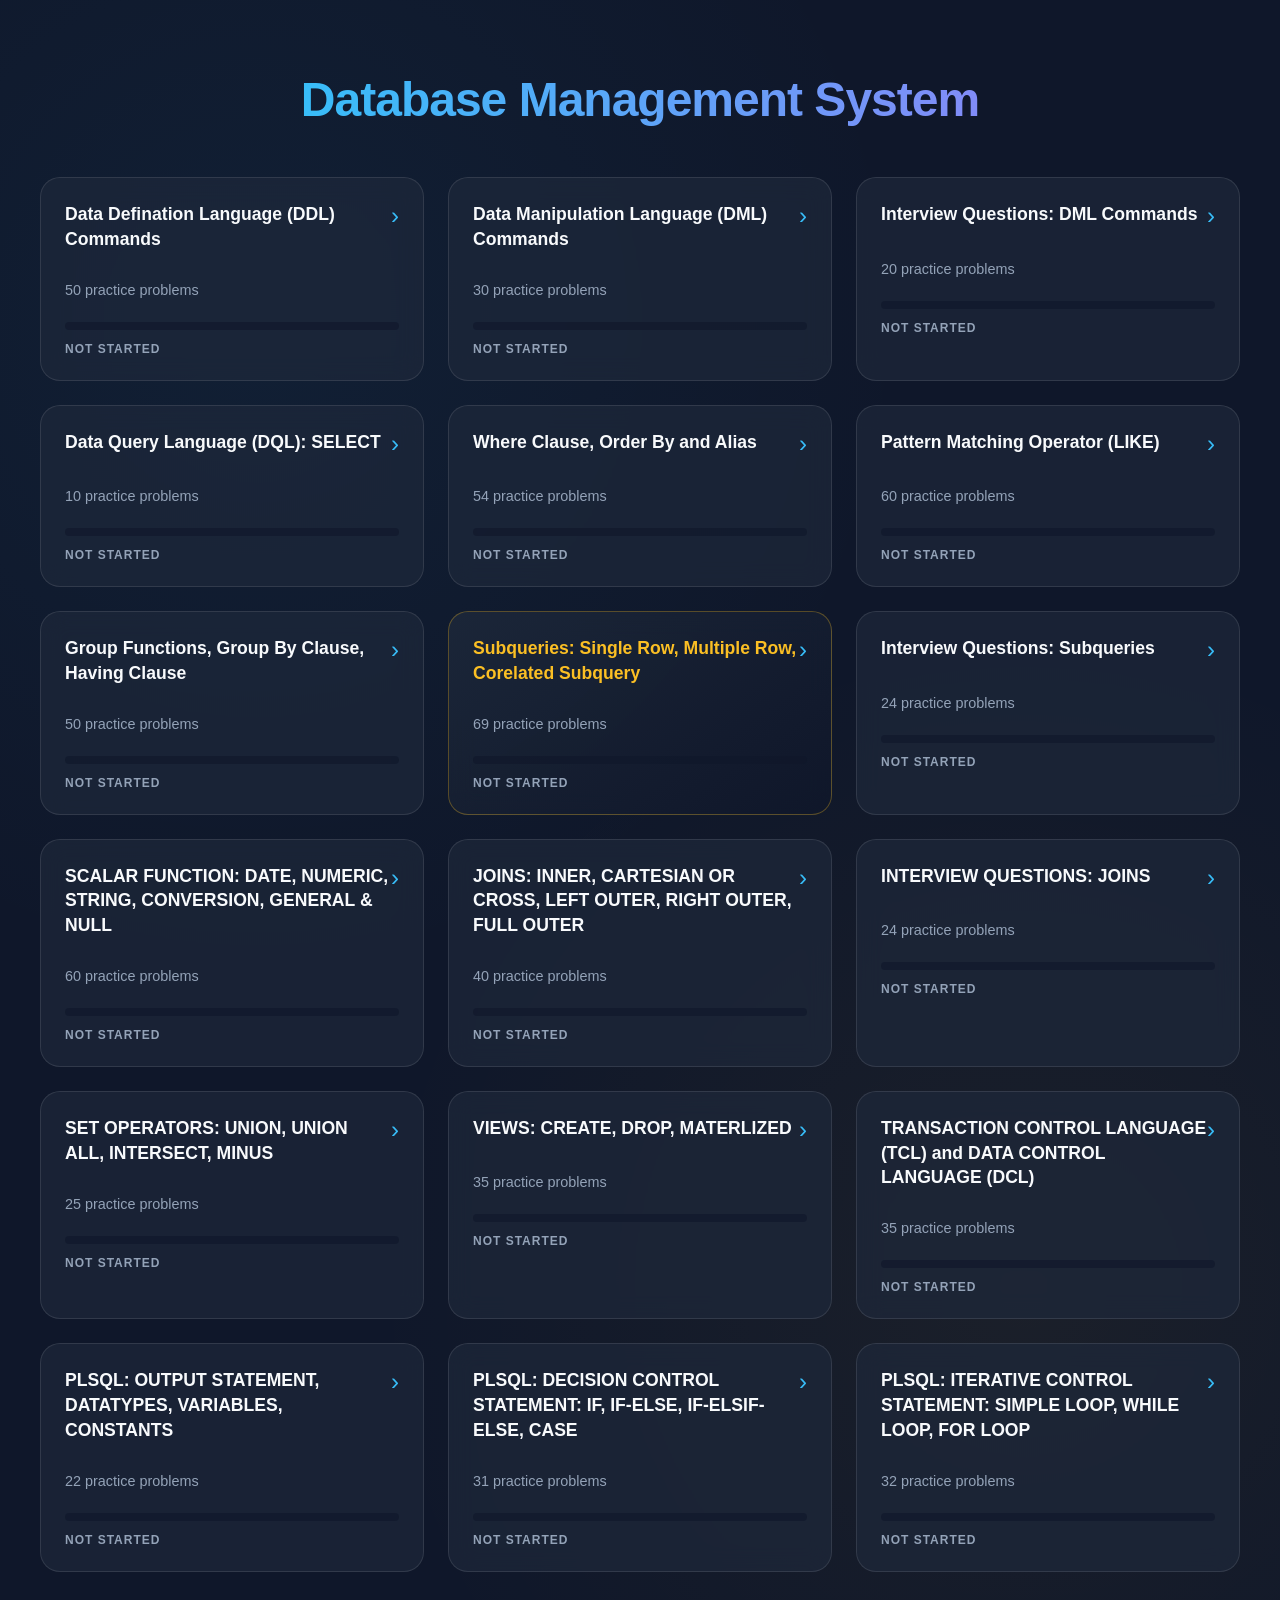
==== commit ec9a1cd9: "Update index.html" ====
--- a/index.html
+++ b/index.html
@@ -5,81 +5,90 @@
     <meta name="viewport" content="width=device-width, initial-scale=1.0" />
     <title>Database Management System</title>
     <style>
+        /* Modern Theme Variables */
         :root {
-            --bg-color: #0b0f1a;
-            --card-bg: #161b2c;
-            --accent-blue: #3b82f6;
-            --accent-yellow: #facc15;
-            --text-primary: #f1f5f9;
-            --text-secondary: #94a3b8;
-            --border-color: rgba(255, 255, 255, 0.1);
-        }
-
-        * {
+            --bg-dark: #0f172a;
+            --card-bg: rgba(30, 41, 59, 0.7);
+            --accent-blue: #38bdf8;
+            --accent-yellow: #fbbf24;
+            --text-white: #f8fafc;
+            --text-dim: #94a3b8;
+            --glass-border: rgba(255, 255, 255, 0.1);
+        }
+
+        /* Global Styling */
+        body {
+            background-color: var(--bg-dark);
+            background-image: 
+                radial-gradient(circle at 20% 20%, rgba(56, 189, 248, 0.05) 0%, transparent 40%),
+                radial-gradient(circle at 80% 80%, rgba(251, 191, 36, 0.05) 0%, transparent 40%);
+            color: var(--text-white);
+            font-family: 'Inter', -apple-system, BlinkMacSystemFont, "Segoe UI", Roboto, sans-serif;
             margin: 0;
-            padding: 0;
-            box-sizing: border-box;
-        }
-
-        body {
-            background-color: var(--bg-color);
-            color: var(--text-primary);
-            font-family: 'Segoe UI', Roboto, Helvetica, Arial, sans-serif;
             padding: 40px 20px;
-            line-height: 1.5;
+            display: flex;
+            flex-direction: column;
+            align-items: center;
+            min-height: 100vh;
         }
 
         .title {
+            font-size: 3rem;
+            font-weight: 800;
+            margin-bottom: 50px;
             text-align: center;
-            font-size: 2.5rem;
-            margin-bottom: 50px;
-            font-weight: 800;
-            letter-spacing: -1px;
-            background: linear-gradient(90deg, #fff, #3b82f6);
+            background: linear-gradient(to right, #38bdf8, #818cf8);
             -webkit-background-clip: text;
             -webkit-text-fill-color: transparent;
-        }
-
+            letter-spacing: -1px;
+        }
+
+        /* Dashboard Grid */
         .container {
+            display: grid;
+            grid-template-columns: repeat(auto-fill, minmax(320px, 1fr));
+            gap: 24px;
             max-width: 1200px;
-            margin: 0 auto;
-            display: grid;
-            grid-template-columns: repeat(auto-fill, minmax(340px, 1fr));
-            gap: 20px;
-        }
-
+            width: 100%;
+        }
+
+        /* Card Component */
         .card {
             background: var(--card-bg);
-            border: 1px solid var(--border-color);
-            border-radius: 16px;
+            backdrop-filter: blur(12px);
+            border: 1px solid var(--glass-border);
+            border-radius: 20px;
             padding: 24px;
             text-decoration: none;
             color: inherit;
             display: flex;
             flex-direction: column;
-            transition: all 0.3s ease;
+            transition: all 0.4s cubic-bezier(0.4, 0, 0.2, 1);
             position: relative;
             overflow: hidden;
         }
 
+        /* Hover Effects */
         .card:hover {
-            transform: translateY(-5px);
+            transform: translateY(-8px);
+            background: rgba(30, 41, 59, 0.9);
             border-color: var(--accent-blue);
-            box-shadow: 0 10px 30px -10px rgba(59, 130, 246, 0.5);
+            box-shadow: 0 20px 40px -15px rgba(0, 0, 0, 0.5);
         }
 
         .card-header {
             display: flex;
             justify-content: space-between;
             align-items: flex-start;
-            margin-bottom: 12px;
+            margin-bottom: 16px;
         }
 
         .card h2 {
             font-size: 1.1rem;
+            line-height: 1.4;
+            margin: 0;
             font-weight: 600;
-            padding-right: 20px;
-            color: var(--text-primary);
+            color: var(--text-white);
         }
 
         .arrow {
@@ -93,23 +102,26 @@
         }
 
         .count {
-            color: var(--text-secondary);
             font-size: 0.9rem;
-            margin-bottom: 20px;
-        }
-
+            color: var(--text-dim);
+            margin-bottom: 24px;
+            font-weight: 500;
+        }
+
+        /* Progress Bar Styling */
         .progress-bg {
-            background: rgba(255, 255, 255, 0.05);
-            height: 6px;
+            background: rgba(15, 23, 42, 0.6);
+            height: 8px;
             border-radius: 10px;
-            margin-bottom: 10px;
+            margin-bottom: 12px;
+            overflow: hidden;
         }
 
         .progress-bar {
-            background: var(--accent-blue);
-            width: 0%; /* Change this via JS or inline style if needed */
             height: 100%;
-            border-radius: 10px;
+            background: linear-gradient(90deg, var(--accent-blue), #818cf8);
+            width: 0%; /* Initial state */
+            transition: width 1s ease-in-out;
         }
 
         .status {
@@ -117,13 +129,13 @@
             text-transform: uppercase;
             letter-spacing: 1px;
             font-weight: 700;
-            color: var(--text-secondary);
-        }
-
-        /* Special Highlighting for the 8th card */
+            color: var(--text-dim);
+        }
+
+        /* Logic for Highlight (8th Card) */
         .card.highlight {
-            border-color: rgba(250, 204, 21, 0.4);
-            background: linear-gradient(145deg, #161b2c 0%, #1e253a 100%);
+            border-color: rgba(251, 191, 36, 0.3);
+            background: linear-gradient(145deg, rgba(30, 41, 59, 0.8), rgba(15, 23, 42, 0.8));
         }
 
         .yellow-text {
@@ -134,13 +146,10 @@
             background: var(--accent-yellow);
         }
 
+        /* Mobile Optimization */
         @media (max-width: 768px) {
-            .container {
-                grid-template-columns: 1fr;
-            }
-            .title {
-                font-size: 1.8rem;
-            }
+            .title { font-size: 2rem; }
+            .container { grid-template-columns: 1fr; }
         }
     </style>
 </head>
@@ -263,7 +272,6 @@
         <div class="progress-bg"><div class="progress-bar"></div></div>
         <span class="status">Not started</span>
       </a>
-
       <a href="twelfth.html" class="card">
         <div class="card-header">
           <h2>INTERVIEW QUESTIONS: JOINS</h2>
@@ -273,7 +281,6 @@
         <div class="progress-bg"><div class="progress-bar"></div></div>
         <span class="status">Not started</span>
       </a>
-
       <a href="thirteen.html" class="card">
         <div class="card-header">
           <h2>SET OPERATORS: UNION, UNION ALL, INTERSECT, MINUS</h2>
@@ -283,7 +290,6 @@
         <div class="progress-bg"><div class="progress-bar"></div></div>
         <span class="status">Not started</span>
       </a>
-
       <a href="fourteen.html" class="card">
         <div class="card-header">
           <h2>VIEWS: CREATE, DROP, MATERLIZED</h2>
@@ -293,7 +299,6 @@
         <div class="progress-bg"><div class="progress-bar"></div></div>
         <span class="status">Not started</span>
       </a>
-
       <a href="fifteen.html" class="card">
         <div class="card-header">
           <h2>TRANSACTION CONTROL LANGUAGE (TCL) and DATA CONTROL LANGUAGE (DCL)</h2>
@@ -303,7 +308,6 @@
         <div class="progress-bg"><div class="progress-bar"></div></div>
         <span class="status">Not started</span>
       </a>
-
       <a href="sixteen.html" class="card">
         <div class="card-header">
           <h2>PLSQL: OUTPUT STATEMENT, DATATYPES, VARIABLES, CONSTANTS</h2>
@@ -313,7 +317,6 @@
         <div class="progress-bg"><div class="progress-bar"></div></div>
         <span class="status">Not started</span>
       </a>
-
       <a href="seventeen.html" class="card">
         <div class="card-header">
           <h2>PLSQL: DECISION CONTROL STATEMENT: IF, IF-ELSE, IF-ELSIF-ELSE, CASE</h2>
@@ -323,7 +326,6 @@
         <div class="progress-bg"><div class="progress-bar"></div></div>
         <span class="status">Not started</span>
       </a>
-
       <a href="eighteen.html" class="card">
         <div class="card-header">
           <h2>PLSQL: ITERATIVE CONTROL STATEMENT: SIMPLE LOOP, WHILE LOOP, FOR LOOP</h2>
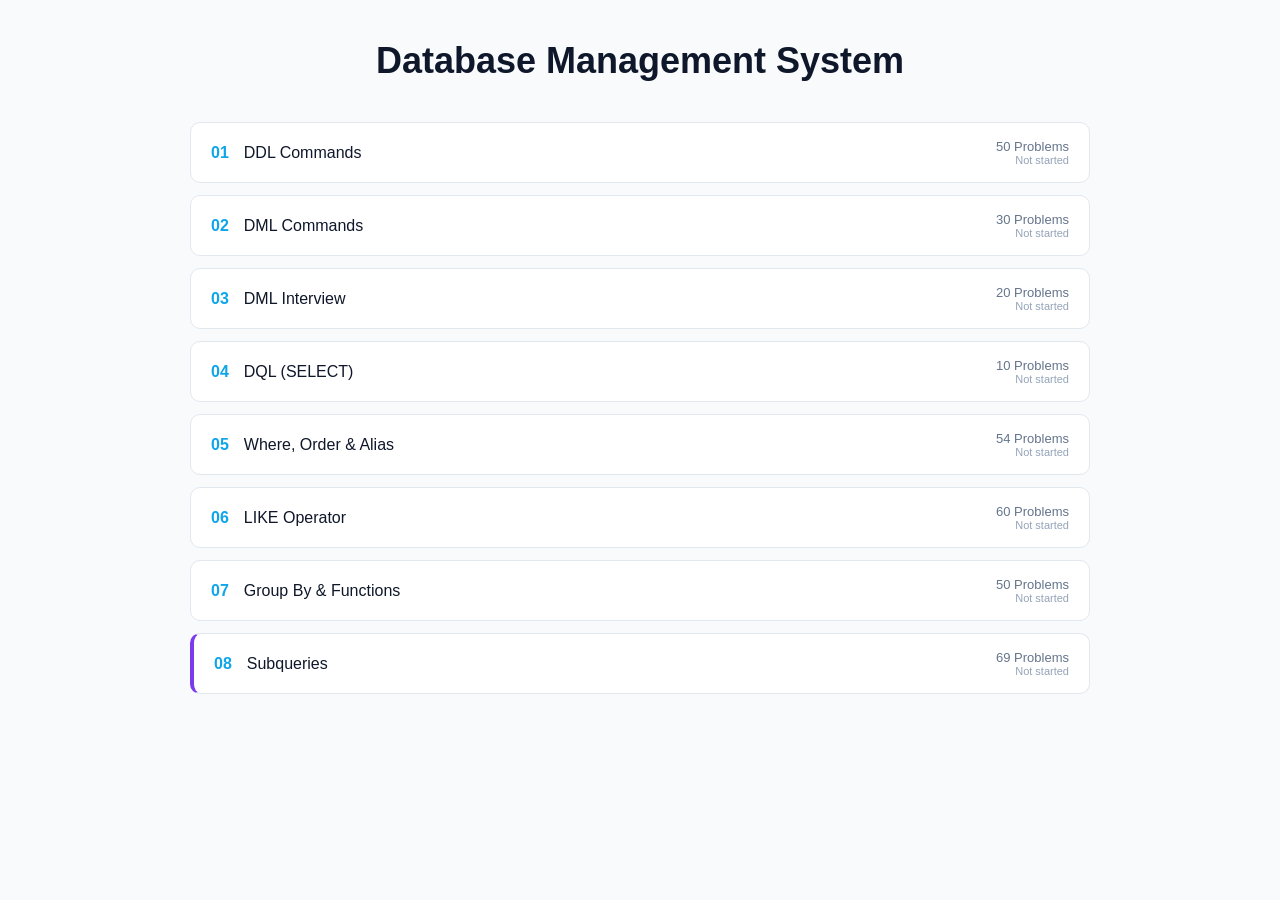
==== commit f3c34343: "index.html" ====
--- a/index.html
+++ b/index.html
@@ -1,340 +1,144 @@
 <!DOCTYPE html>
 <html lang="en">
 <head>
-    <meta charset="UTF-8" />
-    <meta name="viewport" content="width=device-width, initial-scale=1.0" />
-    <title>Database Management System</title>
-    <style>
-        /* Modern Theme Variables */
-        :root {
-            --bg-dark: #0f172a;
-            --card-bg: rgba(30, 41, 59, 0.7);
-            --accent-blue: #38bdf8;
-            --accent-yellow: #fbbf24;
-            --text-white: #f8fafc;
-            --text-dim: #94a3b8;
-            --glass-border: rgba(255, 255, 255, 0.1);
-        }
+<meta charset="UTF-8">
+<meta name="viewport" content="width=device-width, initial-scale=1.0">
+<title>Database Management System</title>
 
-        /* Global Styling */
-        body {
-            background-color: var(--bg-dark);
-            background-image: 
-                radial-gradient(circle at 20% 20%, rgba(56, 189, 248, 0.05) 0%, transparent 40%),
-                radial-gradient(circle at 80% 80%, rgba(251, 191, 36, 0.05) 0%, transparent 40%);
-            color: var(--text-white);
-            font-family: 'Inter', -apple-system, BlinkMacSystemFont, "Segoe UI", Roboto, sans-serif;
-            margin: 0;
-            padding: 40px 20px;
-            display: flex;
-            flex-direction: column;
-            align-items: center;
-            min-height: 100vh;
-        }
+<style>
+* {
+  margin: 0;
+  padding: 0;
+  box-sizing: border-box;
+  font-family: 'Segoe UI', sans-serif;
+}
 
-        .title {
-            font-size: 3rem;
-            font-weight: 800;
-            margin-bottom: 50px;
-            text-align: center;
-            background: linear-gradient(to right, #38bdf8, #818cf8);
-            -webkit-background-clip: text;
-            -webkit-text-fill-color: transparent;
-            letter-spacing: -1px;
-        }
+body {
+  background: #f8fafc;
+  color: #0f172a;
+  padding: 40px 20px;
+}
 
-        /* Dashboard Grid */
-        .container {
-            display: grid;
-            grid-template-columns: repeat(auto-fill, minmax(320px, 1fr));
-            gap: 24px;
-            max-width: 1200px;
-            width: 100%;
-        }
+/* Title */
+.title {
+  text-align: center;
+  font-size: 36px;
+  font-weight: bold;
+  margin-bottom: 40px;
+}
 
-        /* Card Component */
-        .card {
-            background: var(--card-bg);
-            backdrop-filter: blur(12px);
-            border: 1px solid var(--glass-border);
-            border-radius: 20px;
-            padding: 24px;
-            text-decoration: none;
-            color: inherit;
-            display: flex;
-            flex-direction: column;
-            transition: all 0.4s cubic-bezier(0.4, 0, 0.2, 1);
-            position: relative;
-            overflow: hidden;
-        }
+/* List Layout */
+.list {
+  max-width: 900px;
+  margin: auto;
+  display: flex;
+  flex-direction: column;
+  gap: 12px;
+}
 
-        /* Hover Effects */
-        .card:hover {
-            transform: translateY(-8px);
-            background: rgba(30, 41, 59, 0.9);
-            border-color: var(--accent-blue);
-            box-shadow: 0 20px 40px -15px rgba(0, 0, 0, 0.5);
-        }
+/* Row Item */
+.row {
+  display: flex;
+  align-items: center;
+  justify-content: space-between;
+  background: white;
+  padding: 16px 20px;
+  border-radius: 10px;
+  text-decoration: none;
+  color: #0f172a;
+  border: 1px solid #e2e8f0;
+  transition: 0.2s;
+}
 
-        .card-header {
-            display: flex;
-            justify-content: space-between;
-            align-items: flex-start;
-            margin-bottom: 16px;
-        }
+.row:hover {
+  background: #e0f2fe;
+  transform: scale(1.01);
+}
 
-        .card h2 {
-            font-size: 1.1rem;
-            line-height: 1.4;
-            margin: 0;
-            font-weight: 600;
-            color: var(--text-white);
-        }
+/* Left */
+.left {
+  display: flex;
+  align-items: center;
+  gap: 15px;
+}
 
-        .arrow {
-            font-size: 1.5rem;
-            color: var(--accent-blue);
-            transition: transform 0.3s ease;
-        }
+.num {
+  font-weight: bold;
+  color: #0ea5e9;
+}
 
-        .card:hover .arrow {
-            transform: translateX(5px);
-        }
+/* Right */
+.right {
+  text-align: right;
+}
 
-        .count {
-            font-size: 0.9rem;
-            color: var(--text-dim);
-            margin-bottom: 24px;
-            font-weight: 500;
-        }
+.count {
+  font-size: 13px;
+  color: #64748b;
+}
 
-        /* Progress Bar Styling */
-        .progress-bg {
-            background: rgba(15, 23, 42, 0.6);
-            height: 8px;
-            border-radius: 10px;
-            margin-bottom: 12px;
-            overflow: hidden;
-        }
+.status {
+  font-size: 11px;
+  color: #94a3b8;
+}
 
-        .progress-bar {
-            height: 100%;
-            background: linear-gradient(90deg, var(--accent-blue), #818cf8);
-            width: 0%; /* Initial state */
-            transition: width 1s ease-in-out;
-        }
+/* Highlight */
+.highlight {
+  border-left: 4px solid #7c3aed;
+}
+</style>
 
-        .status {
-            font-size: 0.75rem;
-            text-transform: uppercase;
-            letter-spacing: 1px;
-            font-weight: 700;
-            color: var(--text-dim);
-        }
+</head>
 
-        /* Logic for Highlight (8th Card) */
-        .card.highlight {
-            border-color: rgba(251, 191, 36, 0.3);
-            background: linear-gradient(145deg, rgba(30, 41, 59, 0.8), rgba(15, 23, 42, 0.8));
-        }
+<body>
 
-        .yellow-text {
-            color: var(--accent-yellow) !important;
-        }
+<h1 class="title">Database Management System</h1>
 
-        .card.highlight .progress-bar {
-            background: var(--accent-yellow);
-        }
+<div class="list">
 
-        /* Mobile Optimization */
-        @media (max-width: 768px) {
-            .title { font-size: 2rem; }
-            .container { grid-template-columns: 1fr; }
-        }
-    </style>
-</head>
-<body>
-    <h1 class="title">Database Management System</h1>
-    <div class="container">
-      <a href="first.html" class="card">
-        <div class="card-header">
-          <h2>Data Defination Language (DDL) Commands</h2>
-          <span class="arrow">&rsaquo;</span>
-        </div>
-        <p class="count">50 practice problems</p>
-        <div class="progress-bg"><div class="progress-bar"></div></div>
-        <span class="status">Not started</span>
-      </a>
+<a href="first.html" class="row">
+  <div class="left"><span class="num">01</span>DDL Commands</div>
+  <div class="right"><div class="count">50 Problems</div><div class="status">Not started</div></div>
+</a>
 
-      <a href="second.html" class="card">
-        <div class="card-header">
-          <h2>Data Manipulation Language (DML) Commands</h2>
-          <span class="arrow">&rsaquo;</span>
-        </div>
-        <p class="count">30 practice problems</p>
-        <div class="progress-bg"><div class="progress-bar"></div></div>
-        <span class="status">Not started</span>
-      </a>
+<a href="second.html" class="row">
+  <div class="left"><span class="num">02</span>DML Commands</div>
+  <div class="right"><div class="count">30 Problems</div><div class="status">Not started</div></div>
+</a>
 
-      <a href="third.html" class="card">
-        <div class="card-header">
-          <h2>Interview Questions: DML Commands</h2>
-          <span class="arrow">&rsaquo;</span>
-        </div>
-        <p class="count">20 practice problems</p>
-        <div class="progress-bg"><div class="progress-bar"></div></div>
-        <span class="status">Not started</span>
-      </a>
+<a href="third.html" class="row">
+  <div class="left"><span class="num">03</span>DML Interview</div>
+  <div class="right"><div class="count">20 Problems</div><div class="status">Not started</div></div>
+</a>
 
-      <a href="fourth.html" class="card">
-        <div class="card-header">
-          <h2>Data Query Language (DQL): SELECT</h2>
-          <span class="arrow">&rsaquo;</span>
-        </div>
-        <p class="count">10 practice problems</p>
-        <div class="progress-bg"><div class="progress-bar"></div></div>
-        <span class="status">Not started</span>
-      </a>
+<a href="fourth.html" class="row">
+  <div class="left"><span class="num">04</span>DQL (SELECT)</div>
+  <div class="right"><div class="count">10 Problems</div><div class="status">Not started</div></div>
+</a>
 
-      <a href="fifth.html" class="card">
-        <div class="card-header">
-          <h2>Where Clause, Order By and Alias</h2>
-          <span class="arrow">&rsaquo;</span>
-        </div>
-        <p class="count">54 practice problems</p>
-        <div class="progress-bg"><div class="progress-bar"></div></div>
-        <span class="status">Not started</span>
-      </a>
+<a href="fifth.html" class="row">
+  <div class="left"><span class="num">05</span>Where, Order & Alias</div>
+  <div class="right"><div class="count">54 Problems</div><div class="status">Not started</div></div>
+</a>
 
-      <a href="sixth.html" class="card">
-        <div class="card-header">
-          <h2>Pattern Matching Operator (LIKE)</h2>
-          <span class="arrow">&rsaquo;</span>
-        </div>
-        <p class="count">60 practice problems</p>
-        <div class="progress-bg"><div class="progress-bar"></div></div>
-        <span class="status">Not started</span>
-      </a>
+<a href="sixth.html" class="row">
+  <div class="left"><span class="num">06</span>LIKE Operator</div>
+  <div class="right"><div class="count">60 Problems</div><div class="status">Not started</div></div>
+</a>
 
-      <a href="seventh.html" class="card">
-        <div class="card-header">
-          <h2>Group Functions, Group By Clause, Having Clause</h2>
-          <span class="arrow">&rsaquo;</span>
-        </div>
-        <p class="count">50 practice problems</p>
-        <div class="progress-bg"><div class="progress-bar"></div></div>
-        <span class="status">Not started</span>
-      </a>
+<a href="seventh.html" class="row">
+  <div class="left"><span class="num">07</span>Group By & Functions</div>
+  <div class="right"><div class="count">50 Problems</div><div class="status">Not started</div></div>
+</a>
 
-      <a href="eigth.html" class="card highlight">
-        <div class="card-header">
-          <h2 class="yellow-text">
-            Subqueries: Single Row, Multiple Row, Corelated Subquery
-          </h2>
-          <span class="arrow">&rsaquo;</span>
-        </div>
-        <p class="count">69 practice problems</p>
-        <div class="progress-bg"><div class="progress-bar"></div></div>
-        <span class="status">Not started</span>
-      </a>
+<a href="eigth.html" class="row highlight">
+  <div class="left"><span class="num">08</span>Subqueries</div>
+  <div class="right"><div class="count">69 Problems</div><div class="status">Not started</div></div>
+</a>
 
-      <a href="nineth.html" class="card">
-        <div class="card-header">
-          <h2>Interview Questions: Subqueries</h2>
-          <span class="arrow">&rsaquo;</span>
-        </div>
-        <p class="count">24 practice problems</p>
-        <div class="progress-bg"><div class="progress-bar"></div></div>
-        <span class="status">Not started</span>
-      </a>
+<!-- continue same pattern till 18 -->
 
-      <a href="tenth.html" class="card">
-        <div class="card-header">
-          <h2>
-            SCALAR FUNCTION: DATE, NUMERIC, STRING, CONVERSION, GENERAL & NULL
-          </h2>
-          <span class="arrow">&rsaquo;</span>
-        </div>
-        <p class="count">60 practice problems</p>
-        <div class="progress-bg"><div class="progress-bar"></div></div>
-        <span class="status">Not started</span>
-      </a>
+</div>
 
-      <a href="eleventh.html" class="card">
-        <div class="card-header">
-          <h2>
-            JOINS: INNER, CARTESIAN OR CROSS, LEFT OUTER, RIGHT OUTER, FULL
-            OUTER
-          </h2>
-          <span class="arrow">&rsaquo;</span>
-        </div>
-        <p class="count">40 practice problems</p>
-        <div class="progress-bg"><div class="progress-bar"></div></div>
-        <span class="status">Not started</span>
-      </a>
-      <a href="twelfth.html" class="card">
-        <div class="card-header">
-          <h2>INTERVIEW QUESTIONS: JOINS</h2>
-          <span class="arrow">&rsaquo;</span>
-        </div>
-        <p class="count">24 practice problems</p>
-        <div class="progress-bg"><div class="progress-bar"></div></div>
-        <span class="status">Not started</span>
-      </a>
-      <a href="thirteen.html" class="card">
-        <div class="card-header">
-          <h2>SET OPERATORS: UNION, UNION ALL, INTERSECT, MINUS</h2>
-          <span class="arrow">&rsaquo;</span>
-        </div>
-        <p class="count">25 practice problems</p>
-        <div class="progress-bg"><div class="progress-bar"></div></div>
-        <span class="status">Not started</span>
-      </a>
-      <a href="fourteen.html" class="card">
-        <div class="card-header">
-          <h2>VIEWS: CREATE, DROP, MATERLIZED</h2>
-          <span class="arrow">&rsaquo;</span>
-        </div>
-        <p class="count">35 practice problems</p>
-        <div class="progress-bg"><div class="progress-bar"></div></div>
-        <span class="status">Not started</span>
-      </a>
-      <a href="fifteen.html" class="card">
-        <div class="card-header">
-          <h2>TRANSACTION CONTROL LANGUAGE (TCL) and DATA CONTROL LANGUAGE (DCL)</h2>
-          <span class="arrow">&rsaquo;</span>
-        </div>
-        <p class="count">35 practice problems</p>
-        <div class="progress-bg"><div class="progress-bar"></div></div>
-        <span class="status">Not started</span>
-      </a>
-      <a href="sixteen.html" class="card">
-        <div class="card-header">
-          <h2>PLSQL: OUTPUT STATEMENT, DATATYPES, VARIABLES, CONSTANTS</h2>
-          <span class="arrow">&rsaquo;</span>
-        </div>
-        <p class="count">22 practice problems</p>
-        <div class="progress-bg"><div class="progress-bar"></div></div>
-        <span class="status">Not started</span>
-      </a>
-      <a href="seventeen.html" class="card">
-        <div class="card-header">
-          <h2>PLSQL: DECISION CONTROL STATEMENT: IF, IF-ELSE, IF-ELSIF-ELSE, CASE</h2>
-          <span class="arrow">&rsaquo;</span>
-        </div>
-        <p class="count">31 practice problems</p>
-        <div class="progress-bg"><div class="progress-bar"></div></div>
-        <span class="status">Not started</span>
-      </a>
-      <a href="eighteen.html" class="card">
-        <div class="card-header">
-          <h2>PLSQL: ITERATIVE CONTROL STATEMENT: SIMPLE LOOP, WHILE LOOP, FOR LOOP</h2>
-          <span class="arrow">&rsaquo;</span>
-        </div>
-        <p class="count">32 practice problems</p>
-        <div class="progress-bg"><div class="progress-bar"></div></div>
-        <span class="status">Not started</span>
-      </a>
-    </div>
 </body>
 </html>
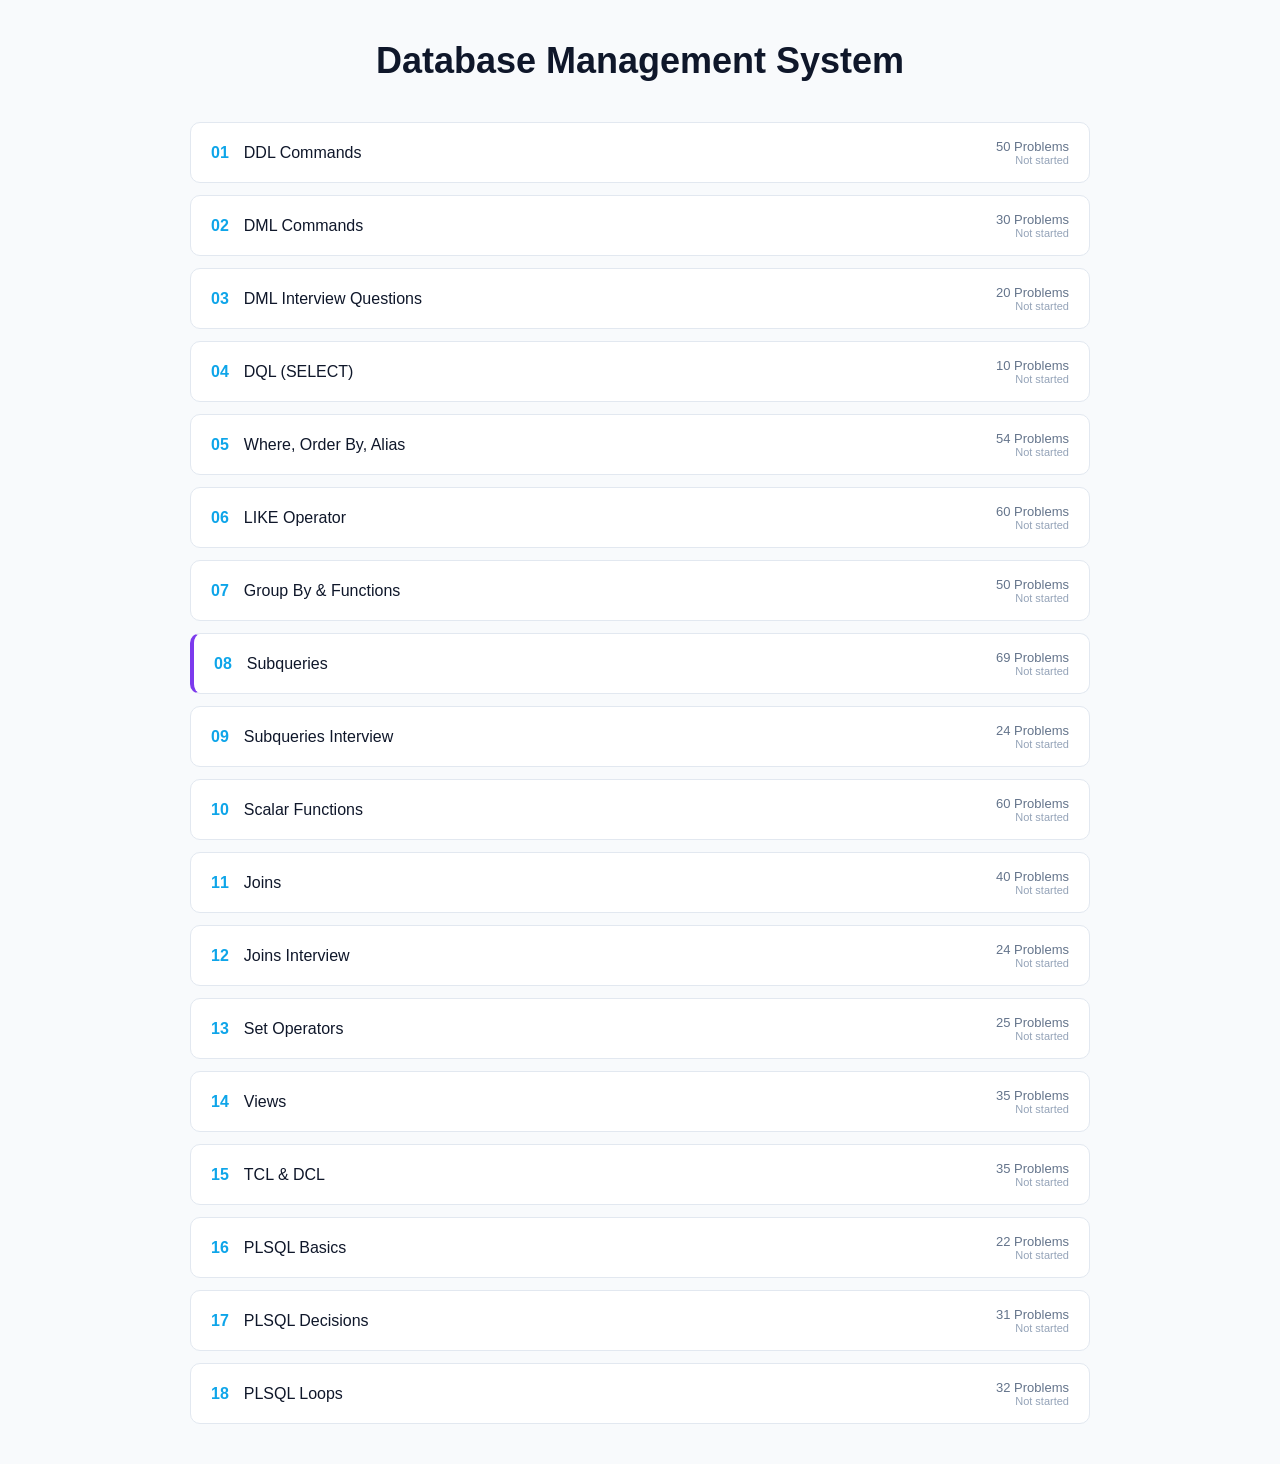
==== commit 798e6188: "index.html" ====
--- a/index.html
+++ b/index.html
@@ -19,7 +19,6 @@
   padding: 40px 20px;
 }
 
-/* Title */
 .title {
   text-align: center;
   font-size: 36px;
@@ -27,7 +26,6 @@
   margin-bottom: 40px;
 }
 
-/* List Layout */
 .list {
   max-width: 900px;
   margin: auto;
@@ -36,11 +34,10 @@
   gap: 12px;
 }
 
-/* Row Item */
 .row {
   display: flex;
+  justify-content: space-between;
   align-items: center;
-  justify-content: space-between;
   background: white;
   padding: 16px 20px;
   border-radius: 10px;
@@ -55,19 +52,17 @@
   transform: scale(1.01);
 }
 
-/* Left */
 .left {
   display: flex;
+  gap: 15px;
   align-items: center;
-  gap: 15px;
 }
 
 .num {
+  color: #0ea5e9;
   font-weight: bold;
-  color: #0ea5e9;
 }
 
-/* Right */
 .right {
   text-align: right;
 }
@@ -82,7 +77,6 @@
   color: #94a3b8;
 }
 
-/* Highlight */
 .highlight {
   border-left: 4px solid #7c3aed;
 }
@@ -96,47 +90,41 @@
 
 <div class="list">
 
-<a href="first.html" class="row">
-  <div class="left"><span class="num">01</span>DDL Commands</div>
-  <div class="right"><div class="count">50 Problems</div><div class="status">Not started</div></div>
-</a>
+<a href="first.html" class="row"><div class="left"><span class="num">01</span>DDL Commands</div><div class="right"><div class="count">50 Problems</div><div class="status">Not started</div></div></a>
 
-<a href="second.html" class="row">
-  <div class="left"><span class="num">02</span>DML Commands</div>
-  <div class="right"><div class="count">30 Problems</div><div class="status">Not started</div></div>
-</a>
+<a href="second.html" class="row"><div class="left"><span class="num">02</span>DML Commands</div><div class="right"><div class="count">30 Problems</div><div class="status">Not started</div></div></a>
 
-<a href="third.html" class="row">
-  <div class="left"><span class="num">03</span>DML Interview</div>
-  <div class="right"><div class="count">20 Problems</div><div class="status">Not started</div></div>
-</a>
+<a href="third.html" class="row"><div class="left"><span class="num">03</span>DML Interview Questions</div><div class="right"><div class="count">20 Problems</div><div class="status">Not started</div></div></a>
 
-<a href="fourth.html" class="row">
-  <div class="left"><span class="num">04</span>DQL (SELECT)</div>
-  <div class="right"><div class="count">10 Problems</div><div class="status">Not started</div></div>
-</a>
+<a href="fourth.html" class="row"><div class="left"><span class="num">04</span>DQL (SELECT)</div><div class="right"><div class="count">10 Problems</div><div class="status">Not started</div></div></a>
 
-<a href="fifth.html" class="row">
-  <div class="left"><span class="num">05</span>Where, Order & Alias</div>
-  <div class="right"><div class="count">54 Problems</div><div class="status">Not started</div></div>
-</a>
+<a href="fifth.html" class="row"><div class="left"><span class="num">05</span>Where, Order By, Alias</div><div class="right"><div class="count">54 Problems</div><div class="status">Not started</div></div></a>
 
-<a href="sixth.html" class="row">
-  <div class="left"><span class="num">06</span>LIKE Operator</div>
-  <div class="right"><div class="count">60 Problems</div><div class="status">Not started</div></div>
-</a>
+<a href="sixth.html" class="row"><div class="left"><span class="num">06</span>LIKE Operator</div><div class="right"><div class="count">60 Problems</div><div class="status">Not started</div></div></a>
 
-<a href="seventh.html" class="row">
-  <div class="left"><span class="num">07</span>Group By & Functions</div>
-  <div class="right"><div class="count">50 Problems</div><div class="status">Not started</div></div>
-</a>
+<a href="seventh.html" class="row"><div class="left"><span class="num">07</span>Group By & Functions</div><div class="right"><div class="count">50 Problems</div><div class="status">Not started</div></div></a>
 
-<a href="eigth.html" class="row highlight">
-  <div class="left"><span class="num">08</span>Subqueries</div>
-  <div class="right"><div class="count">69 Problems</div><div class="status">Not started</div></div>
-</a>
+<a href="eigth.html" class="row highlight"><div class="left"><span class="num">08</span>Subqueries</div><div class="right"><div class="count">69 Problems</div><div class="status">Not started</div></div></a>
 
-<!-- continue same pattern till 18 -->
+<a href="nineth.html" class="row"><div class="left"><span class="num">09</span>Subqueries Interview</div><div class="right"><div class="count">24 Problems</div><div class="status">Not started</div></div></a>
+
+<a href="tenth.html" class="row"><div class="left"><span class="num">10</span>Scalar Functions</div><div class="right"><div class="count">60 Problems</div><div class="status">Not started</div></div></a>
+
+<a href="eleventh.html" class="row"><div class="left"><span class="num">11</span>Joins</div><div class="right"><div class="count">40 Problems</div><div class="status">Not started</div></div></a>
+
+<a href="twelfth.html" class="row"><div class="left"><span class="num">12</span>Joins Interview</div><div class="right"><div class="count">24 Problems</div><div class="status">Not started</div></div></a>
+
+<a href="thirteen.html" class="row"><div class="left"><span class="num">13</span>Set Operators</div><div class="right"><div class="count">25 Problems</div><div class="status">Not started</div></div></a>
+
+<a href="fourteen.html" class="row"><div class="left"><span class="num">14</span>Views</div><div class="right"><div class="count">35 Problems</div><div class="status">Not started</div></div></a>
+
+<a href="fifteen.html" class="row"><div class="left"><span class="num">15</span>TCL & DCL</div><div class="right"><div class="count">35 Problems</div><div class="status">Not started</div></div></a>
+
+<a href="sixteen.html" class="row"><div class="left"><span class="num">16</span>PLSQL Basics</div><div class="right"><div class="count">22 Problems</div><div class="status">Not started</div></div></a>
+
+<a href="seventeen.html" class="row"><div class="left"><span class="num">17</span>PLSQL Decisions</div><div class="right"><div class="count">31 Problems</div><div class="status">Not started</div></div></a>
+
+<a href="eighteen.html" class="row"><div class="left"><span class="num">18</span>PLSQL Loops</div><div class="right"><div class="count">32 Problems</div><div class="status">Not started</div></div></a>
 
 </div>
 
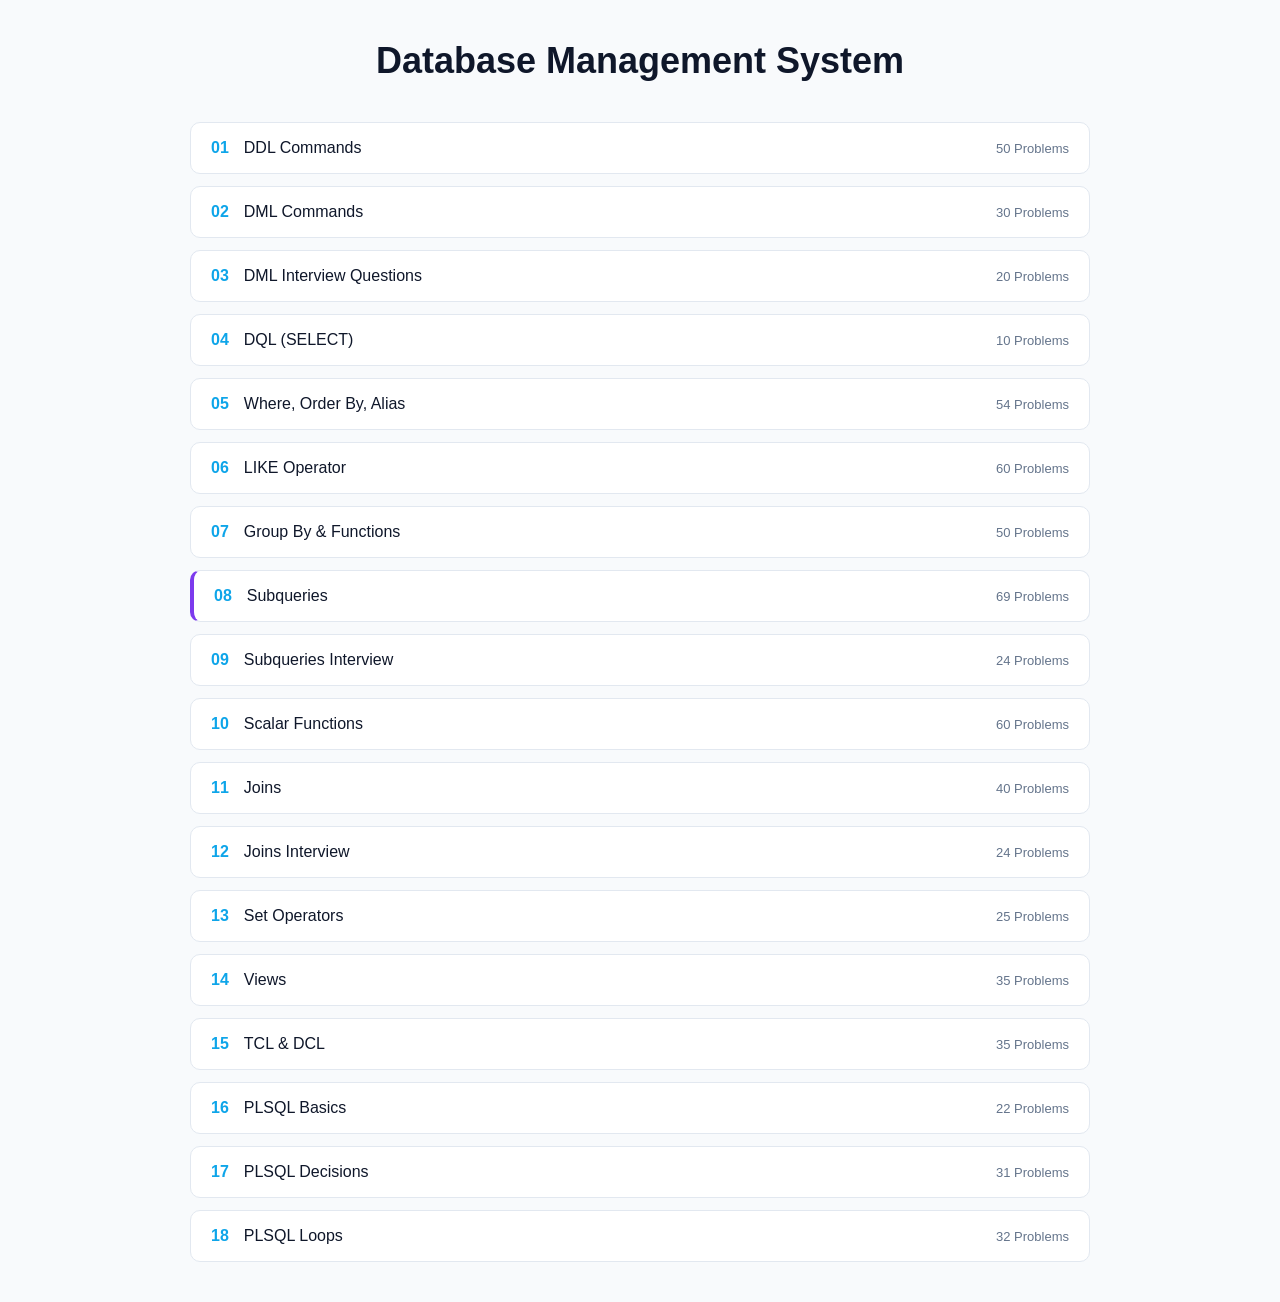
==== commit 5eb18016: "index.html" ====
--- a/index.html
+++ b/index.html
@@ -90,41 +90,41 @@
 
 <div class="list">
 
-<a href="first.html" class="row"><div class="left"><span class="num">01</span>DDL Commands</div><div class="right"><div class="count">50 Problems</div><div class="status">Not started</div></div></a>
+<a href="first.html" class="row"><div class="left"><span class="num">01</span>DDL Commands</div><div class="right"><div class="count">50 Problems</div><div class="status"></div></div></a>
 
-<a href="second.html" class="row"><div class="left"><span class="num">02</span>DML Commands</div><div class="right"><div class="count">30 Problems</div><div class="status">Not started</div></div></a>
+<a href="second.html" class="row"><div class="left"><span class="num">02</span>DML Commands</div><div class="right"><div class="count">30 Problems</div><div class="status"></div></div></a>
 
-<a href="third.html" class="row"><div class="left"><span class="num">03</span>DML Interview Questions</div><div class="right"><div class="count">20 Problems</div><div class="status">Not started</div></div></a>
+<a href="third.html" class="row"><div class="left"><span class="num">03</span>DML Interview Questions</div><div class="right"><div class="count">20 Problems</div><div class="status"></div></div></a>
 
-<a href="fourth.html" class="row"><div class="left"><span class="num">04</span>DQL (SELECT)</div><div class="right"><div class="count">10 Problems</div><div class="status">Not started</div></div></a>
+<a href="fourth.html" class="row"><div class="left"><span class="num">04</span>DQL (SELECT)</div><div class="right"><div class="count">10 Problems</div><div class="status"></div></div></a>
 
-<a href="fifth.html" class="row"><div class="left"><span class="num">05</span>Where, Order By, Alias</div><div class="right"><div class="count">54 Problems</div><div class="status">Not started</div></div></a>
+<a href="fifth.html" class="row"><div class="left"><span class="num">05</span>Where, Order By, Alias</div><div class="right"><div class="count">54 Problems</div><div class="status"></div></div></a>
 
-<a href="sixth.html" class="row"><div class="left"><span class="num">06</span>LIKE Operator</div><div class="right"><div class="count">60 Problems</div><div class="status">Not started</div></div></a>
+<a href="sixth.html" class="row"><div class="left"><span class="num">06</span>LIKE Operator</div><div class="right"><div class="count">60 Problems</div><div class="status"></div></div></a>
 
-<a href="seventh.html" class="row"><div class="left"><span class="num">07</span>Group By & Functions</div><div class="right"><div class="count">50 Problems</div><div class="status">Not started</div></div></a>
+<a href="seventh.html" class="row"><div class="left"><span class="num">07</span>Group By & Functions</div><div class="right"><div class="count">50 Problems</div><div class="status"></div></div></a>
 
-<a href="eigth.html" class="row highlight"><div class="left"><span class="num">08</span>Subqueries</div><div class="right"><div class="count">69 Problems</div><div class="status">Not started</div></div></a>
+<a href="eigth.html" class="row highlight"><div class="left"><span class="num">08</span>Subqueries</div><div class="right"><div class="count">69 Problems</div><div class="status"></div></div></a>
 
-<a href="nineth.html" class="row"><div class="left"><span class="num">09</span>Subqueries Interview</div><div class="right"><div class="count">24 Problems</div><div class="status">Not started</div></div></a>
+<a href="nineth.html" class="row"><div class="left"><span class="num">09</span>Subqueries Interview</div><div class="right"><div class="count">24 Problems</div><div class="status"></div></div></a>
 
-<a href="tenth.html" class="row"><div class="left"><span class="num">10</span>Scalar Functions</div><div class="right"><div class="count">60 Problems</div><div class="status">Not started</div></div></a>
+<a href="tenth.html" class="row"><div class="left"><span class="num">10</span>Scalar Functions</div><div class="right"><div class="count">60 Problems</div><div class="status"></div></div></a>
 
-<a href="eleventh.html" class="row"><div class="left"><span class="num">11</span>Joins</div><div class="right"><div class="count">40 Problems</div><div class="status">Not started</div></div></a>
+<a href="eleventh.html" class="row"><div class="left"><span class="num">11</span>Joins</div><div class="right"><div class="count">40 Problems</div><div class="status"></div></div></a>
 
-<a href="twelfth.html" class="row"><div class="left"><span class="num">12</span>Joins Interview</div><div class="right"><div class="count">24 Problems</div><div class="status">Not started</div></div></a>
+<a href="twelfth.html" class="row"><div class="left"><span class="num">12</span>Joins Interview</div><div class="right"><div class="count">24 Problems</div><div class="status"></div></div></a>
 
-<a href="thirteen.html" class="row"><div class="left"><span class="num">13</span>Set Operators</div><div class="right"><div class="count">25 Problems</div><div class="status">Not started</div></div></a>
+<a href="thirteen.html" class="row"><div class="left"><span class="num">13</span>Set Operators</div><div class="right"><div class="count">25 Problems</div><div class="status"></div></div></a>
 
-<a href="fourteen.html" class="row"><div class="left"><span class="num">14</span>Views</div><div class="right"><div class="count">35 Problems</div><div class="status">Not started</div></div></a>
+<a href="fourteen.html" class="row"><div class="left"><span class="num">14</span>Views</div><div class="right"><div class="count">35 Problems</div><div class="status"></div></div></a>
 
-<a href="fifteen.html" class="row"><div class="left"><span class="num">15</span>TCL & DCL</div><div class="right"><div class="count">35 Problems</div><div class="status">Not started</div></div></a>
+<a href="fifteen.html" class="row"><div class="left"><span class="num">15</span>TCL & DCL</div><div class="right"><div class="count">35 Problems</div><div class="status"></div></div></a>
 
-<a href="sixteen.html" class="row"><div class="left"><span class="num">16</span>PLSQL Basics</div><div class="right"><div class="count">22 Problems</div><div class="status">Not started</div></div></a>
+<a href="sixteen.html" class="row"><div class="left"><span class="num">16</span>PLSQL Basics</div><div class="right"><div class="count">22 Problems</div><div class="status"></div></div></a>
 
-<a href="seventeen.html" class="row"><div class="left"><span class="num">17</span>PLSQL Decisions</div><div class="right"><div class="count">31 Problems</div><div class="status">Not started</div></div></a>
+<a href="seventeen.html" class="row"><div class="left"><span class="num">17</span>PLSQL Decisions</div><div class="right"><div class="count">31 Problems</div><div class="status"></div></div></a>
 
-<a href="eighteen.html" class="row"><div class="left"><span class="num">18</span>PLSQL Loops</div><div class="right"><div class="count">32 Problems</div><div class="status">Not started</div></div></a>
+<a href="eighteen.html" class="row"><div class="left"><span class="num">18</span>PLSQL Loops</div><div class="right"><div class="count">32 Problems</div><div class="status"></div></div></a>
 
 </div>
 
